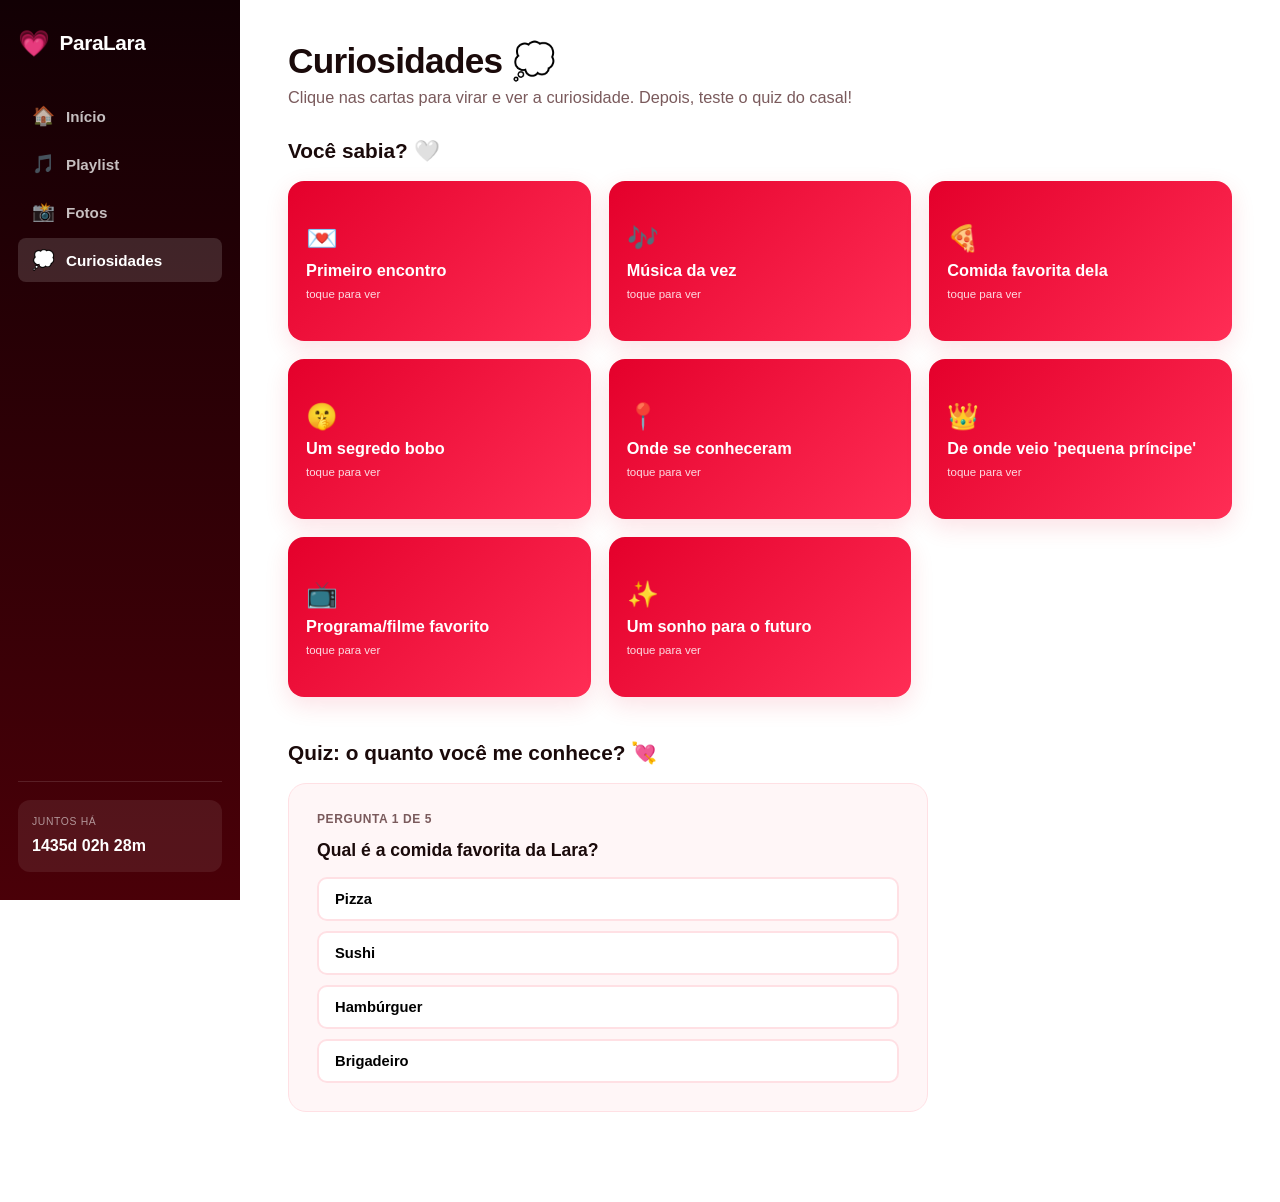
==== curiosidades.html @ 450e98ab "Cria site para Lara: playlist, fotos e curiosidades Site estilo Spotify em vermelho e branco com con" ====
<!DOCTYPE html>
<html lang="pt-BR">
<head>
<meta charset="UTF-8" />
<meta name="viewport" content="width=device-width, initial-scale=1.0" />
<meta name="robots" content="noindex, nofollow" />
<title>Curiosidades 💭</title>
<link rel="icon" href="data:image/svg+xml,<svg xmlns=%22http://www.w3.org/2000/svg%22 viewBox=%220 0 100 100%22><text y=%22.9em%22 font-size=%2290%22>💗</text></svg>" />
<link rel="stylesheet" href="css/style.css" />
</head>
<body>
<div class="app">
  <aside class="sidebar">
    <div class="brand"><span class="logo">💗</span> ParaLara</div>
    <nav class="nav-links">
      <a href="index.html" data-page="index.html"><span class="ic">🏠</span> Início</a>
      <a href="playlist.html" data-page="playlist.html"><span class="ic">🎵</span> Playlist</a>
      <a href="fotos.html" data-page="fotos.html"><span class="ic">📸</span> Fotos</a>
      <a href="curiosidades.html" data-page="curiosidades.html"><span class="ic">💭</span> Curiosidades</a>
    </nav>
    <div class="sidebar-footer">
      <div class="together-counter">
        <div class="label">Juntos há</div>
        <div class="value" id="togetherCompact">--</div>
      </div>
    </div>
  </aside>

  <main class="main">
    <div class="page-header">
      <h1>Curiosidades 💭</h1>
      <p>Clique nas cartas para virar e ver a curiosidade. Depois, teste o quiz do casal!</p>
    </div>

    <h2 class="section-title">Você sabia? 🤍</h2>
    <div class="flip-grid" id="flipGrid">
      <!-- gerado por curiosidades.js -->
    </div>

    <h2 class="section-title">Quiz: o quanto você me conhece? 💘</h2>
    <div class="quiz-box" id="quizBox">
      <div class="quiz-progress" id="quizProgress">Pergunta 1 de 5</div>
      <div id="quizQuestions"></div>
      <div class="quiz-result" id="quizResult">
        <div class="score" id="quizScore">0/5</div>
        <p id="quizMessage"></p>
        <button class="btn btn-primary" id="quizRestart">Jogar de novo</button>
      </div>
    </div>
  </main>
</div>

<nav class="bottom-nav">
  <a href="index.html" data-page="index.html"><span class="ic">🏠</span>Início</a>
  <a href="playlist.html" data-page="playlist.html"><span class="ic">🎵</span>Playlist</a>
  <a href="fotos.html" data-page="fotos.html"><span class="ic">📸</span>Fotos</a>
  <a href="curiosidades.html" data-page="curiosidades.html"><span class="ic">💭</span>Curiosidades</a>
</nav>

<script src="js/main.js"></script>
<script src="js/curiosidades.js"></script>
</body>
</html>
---- css/style.css ----
:root {
  --red: #e4002b;
  --red-bright: #ff2d55;
  --red-deep: #4a0008;
  --black: #120004;
  --white: #ffffff;
  --offwhite: #fff6f7;
  --text: #1a0a0a;
  --text-muted: #7a5a5c;
  --border: #ffe0e4;
  --shadow: 0 8px 24px rgba(228, 0, 43, 0.12);
  --sidebar-w: 240px;
}

* { box-sizing: border-box; }

html, body {
  margin: 0;
  padding: 0;
  height: 100%;
}

body {
  font-family: "Helvetica Neue", Arial, sans-serif;
  background: var(--white);
  color: var(--text);
  min-height: 100vh;
  overflow-x: hidden;
}

a { text-decoration: none; color: inherit; }
ul { list-style: none; margin: 0; padding: 0; }
button { font-family: inherit; cursor: pointer; }

/* ---------- Layout ---------- */
.app {
  display: flex;
  min-height: 100vh;
}

.sidebar {
  width: var(--sidebar-w);
  flex-shrink: 0;
  background: linear-gradient(180deg, var(--black) 0%, var(--red-deep) 100%);
  color: var(--white);
  display: flex;
  flex-direction: column;
  padding: 28px 18px;
  position: sticky;
  top: 0;
  height: 100vh;
}

.brand {
  display: flex;
  align-items: center;
  gap: 10px;
  font-size: 1.3rem;
  font-weight: 800;
  letter-spacing: -0.02em;
  margin-bottom: 36px;
  user-select: none;
}

.brand .logo {
  font-size: 1.6rem;
  cursor: pointer;
  transition: transform 0.15s ease;
  display: inline-block;
}
.brand .logo:active { transform: scale(0.85); }

.nav-links { display: flex; flex-direction: column; gap: 4px; }

.nav-links a {
  display: flex;
  align-items: center;
  gap: 12px;
  padding: 11px 14px;
  border-radius: 8px;
  color: rgba(255,255,255,0.75);
  font-weight: 600;
  font-size: 0.95rem;
  transition: background 0.15s ease, color 0.15s ease;
}

.nav-links a .ic { font-size: 1.15rem; width: 22px; text-align: center; }

.nav-links a:hover { color: var(--white); background: rgba(255,255,255,0.08); }
.nav-links a.active { color: var(--white); background: rgba(255,255,255,0.14); }

.sidebar-footer {
  margin-top: auto;
  padding-top: 18px;
  border-top: 1px solid rgba(255,255,255,0.12);
}

.together-counter {
  background: rgba(255,255,255,0.08);
  border-radius: 12px;
  padding: 14px;
  font-size: 0.78rem;
  line-height: 1.5;
}
.together-counter .label {
  text-transform: uppercase;
  letter-spacing: 0.06em;
  color: rgba(255,255,255,0.55);
  font-size: 0.65rem;
  margin-bottom: 4px;
}
.together-counter .value {
  font-size: 1rem;
  font-weight: 800;
  color: var(--white);
}

.main {
  flex: 1;
  min-width: 0;
  padding: 40px 48px 90px;
  position: relative;
}

.page-header { margin-bottom: 32px; }
.page-header h1 {
  font-size: 2.2rem;
  margin: 0 0 6px;
  font-weight: 800;
  letter-spacing: -0.02em;
}
.page-header p { color: var(--text-muted); margin: 0; font-size: 1.02rem; }

/* ---------- Mobile bottom nav ---------- */
.bottom-nav { display: none; }

@media (max-width: 820px) {
  .sidebar { display: none; }
  .main { padding: 24px 18px 90px; }
  .bottom-nav {
    display: flex;
    position: fixed;
    bottom: 0; left: 0; right: 0;
    background: linear-gradient(180deg, var(--red-deep), var(--black));
    padding: 8px 6px calc(8px + env(safe-area-inset-bottom));
    z-index: 40;
    box-shadow: 0 -6px 20px rgba(0,0,0,0.25);
  }
  .bottom-nav a {
    flex: 1;
    display: flex;
    flex-direction: column;
    align-items: center;
    gap: 2px;
    color: rgba(255,255,255,0.65);
    font-size: 0.65rem;
    font-weight: 700;
    padding: 6px 0;
    border-radius: 8px;
  }
  .bottom-nav a .ic { font-size: 1.25rem; }
  .bottom-nav a.active { color: var(--white); background: rgba(255,255,255,0.12); }
}

/* ---------- Hero (home) ---------- */
.hero {
  background: radial-gradient(120% 140% at 15% 0%, #fff0f2 0%, var(--white) 60%);
  border-radius: 24px;
  padding: 64px 40px;
  text-align: center;
  position: relative;
  overflow: hidden;
  border: 1px solid var(--border);
}

.hero h1 {
  font-size: clamp(2rem, 5vw, 3.4rem);
  margin: 0 0 10px;
  font-weight: 900;
  letter-spacing: -0.03em;
  background: linear-gradient(90deg, var(--red-deep), var(--red-bright));
  -webkit-background-clip: text;
  background-clip: text;
  color: transparent;
}

.hero .subtitle {
  font-size: 1.15rem;
  color: var(--text-muted);
  font-weight: 600;
  margin-bottom: 28px;
}

.together-hero {
  display: inline-flex;
  gap: 22px;
  background: var(--white);
  border: 1px solid var(--border);
  box-shadow: var(--shadow);
  border-radius: 18px;
  padding: 18px 26px;
  margin-bottom: 34px;
  flex-wrap: wrap;
  justify-content: center;
}
.together-hero .unit { text-align: center; min-width: 62px; }
.together-hero .unit .num {
  font-size: 1.7rem;
  font-weight: 900;
  color: var(--red);
  display: block;
  font-variant-numeric: tabular-nums;
}
.together-hero .unit .lbl {
  font-size: 0.68rem;
  text-transform: uppercase;
  letter-spacing: 0.06em;
  color: var(--text-muted);
}

.hero-actions {
  display: flex;
  gap: 14px;
  justify-content: center;
  flex-wrap: wrap;
  margin-bottom: 12px;
}

.btn {
  display: inline-flex;
  align-items: center;
  gap: 8px;
  padding: 13px 24px;
  border-radius: 999px;
  border: none;
  font-weight: 700;
  font-size: 0.95rem;
  transition: transform 0.15s ease, box-shadow 0.15s ease;
}
.btn:hover { transform: translateY(-2px); }
.btn-primary {
  background: linear-gradient(90deg, var(--red), var(--red-bright));
  color: var(--white);
  box-shadow: 0 10px 24px rgba(228,0,43,0.3);
}
.btn-ghost {
  background: var(--white);
  color: var(--red);
  border: 2px solid var(--red);
}

.quick-links {
  display: grid;
  grid-template-columns: repeat(3, 1fr);
  gap: 20px;
  margin-top: 40px;
}
@media (max-width: 700px) { .quick-links { grid-template-columns: 1fr; } }

.quick-card {
  background: var(--white);
  border: 1px solid var(--border);
  border-radius: 18px;
  padding: 26px;
  box-shadow: var(--shadow);
  transition: transform 0.18s ease, box-shadow 0.18s ease;
  display: block;
}
.quick-card:hover { transform: translateY(-4px); box-shadow: 0 16px 34px rgba(228,0,43,0.18); }
.quick-card .qi { font-size: 2rem; margin-bottom: 10px; display: block; }
.quick-card h3 { margin: 0 0 6px; font-size: 1.1rem; }
.quick-card p { margin: 0; color: var(--text-muted); font-size: 0.9rem; }

/* ---------- Playlist ---------- */
.playlist-list {
  display: flex;
  flex-direction: column;
  gap: 14px;
  max-width: 720px;
}

.track-row {
  display: flex;
  align-items: center;
  gap: 14px;
  background: var(--offwhite);
  border: 1px solid var(--border);
  border-left: 4px solid var(--red);
  border-radius: 14px;
  padding: 10px 14px;
  transition: background 0.15s ease, transform 0.15s ease;
}
.track-row:hover { background: #ffecee; transform: translateX(3px); }

.track-num {
  font-weight: 800;
  color: var(--red);
  width: 28px;
  text-align: center;
  font-size: 1rem;
  flex-shrink: 0;
}

.track-row iframe {
  border-radius: 10px;
  flex: 1;
  min-width: 0;
}

/* ---------- Fotos ---------- */
.photo-grid {
  display: grid;
  grid-template-columns: repeat(auto-fill, minmax(220px, 1fr));
  gap: 18px;
}

.photo-card {
  position: relative;
  aspect-ratio: 1 / 1;
  border-radius: 16px;
  overflow: hidden;
  border: 1px solid var(--border);
  box-shadow: var(--shadow);
  cursor: pointer;
  background: var(--offwhite);
}

.photo-card img {
  width: 100%;
  height: 100%;
  object-fit: cover;
  display: block;
  transition: transform 0.3s ease;
}
.photo-card:hover img { transform: scale(1.06); }

.photo-placeholder {
  display: flex;
  flex-direction: column;
  align-items: center;
  justify-content: center;
  gap: 8px;
  width: 100%;
  height: 100%;
  background: linear-gradient(140deg, #ffe3e7, #fff);
  color: var(--red);
  font-weight: 700;
  font-size: 0.85rem;
  text-align: center;
  padding: 10px;
}
.photo-placeholder .ph-icon { font-size: 2.2rem; }

.lightbox {
  position: fixed;
  inset: 0;
  background: rgba(10,0,2,0.88);
  display: none;
  align-items: center;
  justify-content: center;
  z-index: 100;
  padding: 30px;
}
.lightbox.open { display: flex; }
.lightbox img {
  max-width: 90vw;
  max-height: 85vh;
  border-radius: 12px;
  box-shadow: 0 20px 60px rgba(0,0,0,0.5);
}
.lightbox-close, .lightbox-nav {
  position: absolute;
  background: rgba(255,255,255,0.12);
  color: var(--white);
  border: none;
  border-radius: 50%;
  width: 44px;
  height: 44px;
  font-size: 1.3rem;
  display: flex;
  align-items: center;
  justify-content: center;
}
.lightbox-close { top: 20px; right: 20px; }
.lightbox-nav.prev { left: 20px; top: 50%; transform: translateY(-50%); }
.lightbox-nav.next { right: 20px; top: 50%; transform: translateY(-50%); }
.lightbox-nav:hover, .lightbox-close:hover { background: rgba(255,255,255,0.25); }

/* ---------- Curiosidades ---------- */
.section-title {
  font-size: 1.3rem;
  font-weight: 800;
  margin: 44px 0 18px;
}
.section-title:first-of-type { margin-top: 0; }

.flip-grid {
  display: grid;
  grid-template-columns: repeat(auto-fill, minmax(230px, 1fr));
  gap: 18px;
}

.flip-card {
  perspective: 1200px;
  height: 160px;
}
.flip-inner {
  position: relative;
  width: 100%;
  height: 100%;
  transition: transform 0.55s cubic-bezier(.2,.8,.2,1);
  transform-style: preserve-3d;
}
.flip-card.flipped .flip-inner { transform: rotateY(180deg); }

.flip-face {
  position: absolute;
  inset: 0;
  border-radius: 16px;
  padding: 18px;
  display: flex;
  flex-direction: column;
  justify-content: center;
  backface-visibility: hidden;
  box-shadow: var(--shadow);
}
.flip-front {
  background: linear-gradient(135deg, var(--red), var(--red-bright));
  color: var(--white);
}
.flip-front .fi { font-size: 1.6rem; margin-bottom: 8px; }
.flip-front h4 { margin: 0; font-size: 1.02rem; }
.flip-front .tap { font-size: 0.72rem; opacity: 0.85; margin-top: 8px; }

.flip-back {
  background: var(--white);
  border: 2px solid var(--red);
  color: var(--text);
  transform: rotateY(180deg);
  font-size: 0.9rem;
  line-height: 1.4;
}

.quiz-box {
  background: var(--offwhite);
  border: 1px solid var(--border);
  border-radius: 18px;
  padding: 28px;
  max-width: 640px;
}
.quiz-question { display: none; }
.quiz-question.active { display: block; }
.quiz-question h4 { font-size: 1.1rem; margin: 0 0 16px; }
.quiz-options { display: flex; flex-direction: column; gap: 10px; }
.quiz-options button {
  text-align: left;
  padding: 12px 16px;
  border-radius: 10px;
  border: 2px solid var(--border);
  background: var(--white);
  font-weight: 600;
  font-size: 0.92rem;
  transition: border-color 0.15s ease, background 0.15s ease;
}
.quiz-options button:hover { border-color: var(--red); }
.quiz-options button.correct { border-color: #2e7d32; background: #eaf7ea; }
.quiz-options button.wrong { border-color: var(--red); background: #ffecee; }

.quiz-progress {
  font-size: 0.75rem;
  font-weight: 700;
  color: var(--text-muted);
  text-transform: uppercase;
  letter-spacing: 0.05em;
  margin-bottom: 14px;
}

.quiz-result { display: none; text-align: center; }
.quiz-result.active { display: block; }
.quiz-result .score { font-size: 2.4rem; font-weight: 900; color: var(--red); }
.quiz-result p { color: var(--text-muted); }

/* ---------- Carta surpresa ---------- */
.letter-trigger {
  margin-top: 34px;
}

.letter-modal {
  position: fixed;
  inset: 0;
  background: rgba(10,0,2,0.75);
  display: none;
  align-items: center;
  justify-content: center;
  z-index: 100;
  padding: 20px;
}
.letter-modal.open { display: flex; }
.letter-card {
  background: var(--white);
  border-radius: 20px;
  max-width: 480px;
  width: 100%;
  padding: 36px 30px;
  text-align: center;
  box-shadow: 0 24px 60px rgba(0,0,0,0.4);
  position: relative;
  animation: pop .35s ease;
}
@keyframes pop { from { transform: scale(0.85); opacity: 0; } to { transform: scale(1); opacity: 1; } }
.letter-card .stamp { font-size: 2.4rem; margin-bottom: 10px; }
.letter-card h3 { margin: 0 0 14px; color: var(--red); }
.letter-card p { line-height: 1.6; color: var(--text); text-align: left; white-space: pre-line; }
.letter-close {
  position: absolute;
  top: 14px; right: 16px;
  background: none;
  border: none;
  font-size: 1.3rem;
  color: var(--text-muted);
}

/* ---------- Floating hearts bg ---------- */
.hearts-bg {
  position: fixed;
  inset: 0;
  pointer-events: none;
  overflow: hidden;
  z-index: 0;
}
.heart-particle {
  position: absolute;
  bottom: -40px;
  font-size: 1.2rem;
  opacity: 0.55;
  animation: floatUp linear forwards;
  color: var(--red);
}
@keyframes floatUp {
  to { transform: translateY(-110vh) rotate(30deg); opacity: 0; }
}

/* ---------- Toast ---------- */
.toast {
  position: fixed;
  bottom: 26px;
  left: 50%;
  transform: translateX(-50%) translateY(20px);
  background: var(--black);
  color: var(--white);
  padding: 12px 22px;
  border-radius: 999px;
  font-weight: 700;
  font-size: 0.85rem;
  opacity: 0;
  pointer-events: none;
  transition: opacity 0.25s ease, transform 0.25s ease;
  z-index: 200;
  box-shadow: 0 10px 30px rgba(0,0,0,0.3);
}
.toast.show { opacity: 1; transform: translateX(-50%) translateY(0); }

.confetti-heart {
  position: fixed;
  top: -20px;
  font-size: 1.4rem;
  z-index: 150;
  pointer-events: none;
  animation: confettiFall linear forwards;
}
@keyframes confettiFall {
  to { transform: translateY(110vh) rotate(360deg); opacity: 0.2; }
}
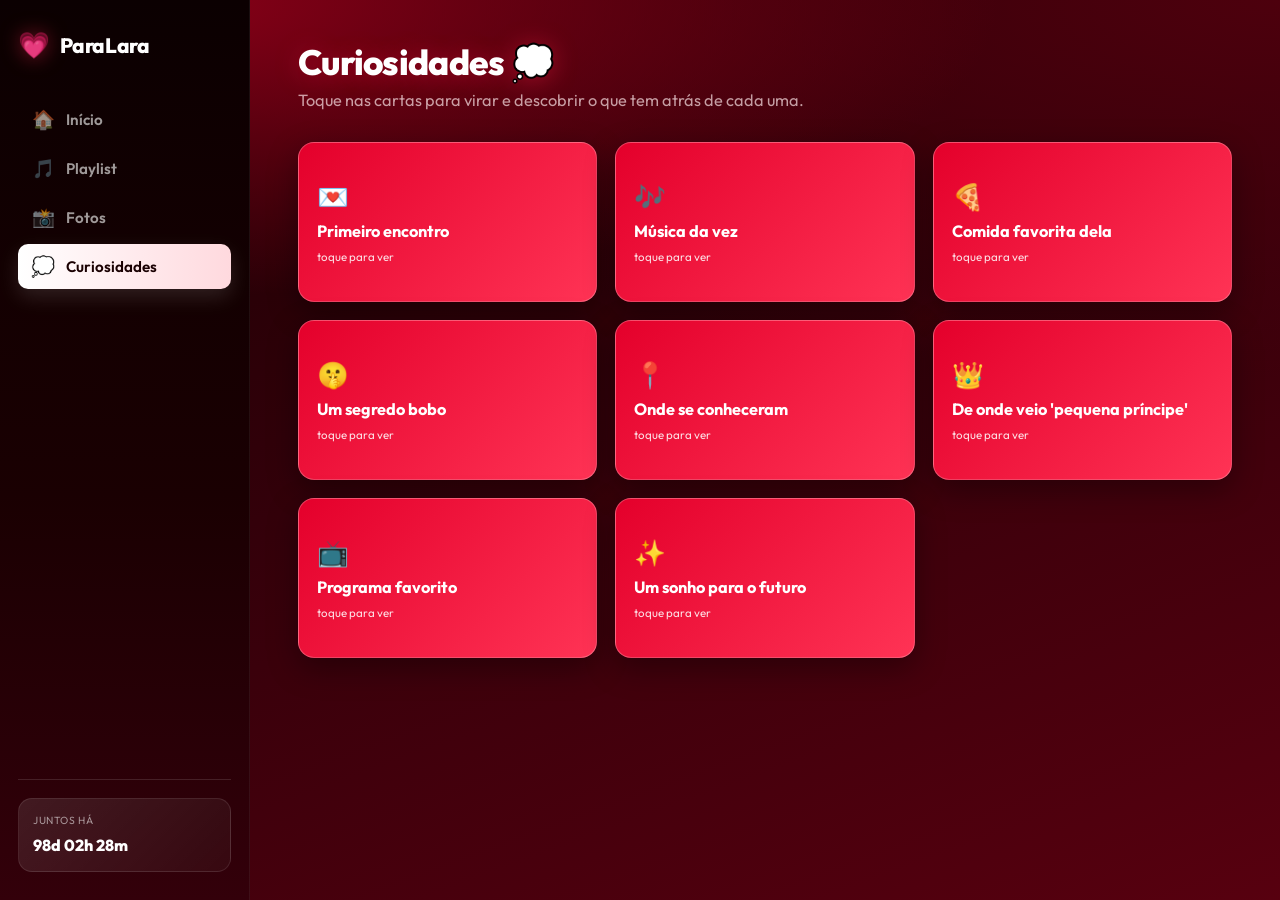
==== commit 5303eb4a: "Player de uma faixa por vez, fotos reais e carta reescrita A playlist agora mostra uma música por ve" ====
--- a/curiosidades.html
+++ b/curiosidades.html
@@ -6,6 +6,9 @@
 <meta name="robots" content="noindex, nofollow" />
 <title>Curiosidades 💭</title>
 <link rel="icon" href="data:image/svg+xml,<svg xmlns=%22http://www.w3.org/2000/svg%22 viewBox=%220 0 100 100%22><text y=%22.9em%22 font-size=%2290%22>💗</text></svg>" />
+<link rel="preconnect" href="https://fonts.googleapis.com" />
+<link rel="preconnect" href="https://fonts.gstatic.com" crossorigin />
+<link href="https://fonts.googleapis.com/css2?family=Outfit:wght@400;500;600;700;800;900&family=Playfair+Display:ital,wght@1,500;1,600&display=swap" rel="stylesheet" />
 <link rel="stylesheet" href="css/style.css" />
 </head>
 <body>
@@ -29,23 +32,11 @@
   <main class="main">
     <div class="page-header">
       <h1>Curiosidades 💭</h1>
-      <p>Clique nas cartas para virar e ver a curiosidade. Depois, teste o quiz do casal!</p>
+      <p>Toque nas cartas para virar e descobrir o que tem atrás de cada uma.</p>
     </div>
 
-    <h2 class="section-title">Você sabia? 🤍</h2>
     <div class="flip-grid" id="flipGrid">
       <!-- gerado por curiosidades.js -->
-    </div>
-
-    <h2 class="section-title">Quiz: o quanto você me conhece? 💘</h2>
-    <div class="quiz-box" id="quizBox">
-      <div class="quiz-progress" id="quizProgress">Pergunta 1 de 5</div>
-      <div id="quizQuestions"></div>
-      <div class="quiz-result" id="quizResult">
-        <div class="score" id="quizScore">0/5</div>
-        <p id="quizMessage"></p>
-        <button class="btn btn-primary" id="quizRestart">Jogar de novo</button>
-      </div>
     </div>
   </main>
 </div>
--- a/css/style.css
+++ b/css/style.css
@@ -1,15 +1,23 @@
 :root {
+  --red-900: #1a0002;
+  --red-800: #33000a;
+  --red-700: #57000f;
+  --red-600: #7d0016;
+  --red-500: #b4001f;
   --red: #e4002b;
-  --red-bright: #ff2d55;
-  --red-deep: #4a0008;
-  --black: #120004;
+  --red-bright: #ff3355;
+  --red-glow: #ff5c7a;
   --white: #ffffff;
-  --offwhite: #fff6f7;
-  --text: #1a0a0a;
-  --text-muted: #7a5a5c;
-  --border: #ffe0e4;
-  --shadow: 0 8px 24px rgba(228, 0, 43, 0.12);
-  --sidebar-w: 240px;
+  --ink: #ffe9ec;
+  --ink-dim: rgba(255, 233, 236, 0.68);
+  --ink-faint: rgba(255, 233, 236, 0.42);
+  --glass: rgba(255, 255, 255, 0.055);
+  --glass-strong: rgba(255, 255, 255, 0.1);
+  --glass-border: rgba(255, 255, 255, 0.14);
+  --shadow: 0 10px 30px rgba(0, 0, 0, 0.35);
+  --glow: 0 0 0 1px rgba(255, 255, 255, 0.06), 0 14px 34px rgba(255, 20, 60, 0.28);
+  --sidebar-w: 250px;
+  --ease: cubic-bezier(0.22, 0.9, 0.32, 1);
 }
 
 * { box-sizing: border-box; }
@@ -21,9 +29,12 @@
 }
 
 body {
-  font-family: "Helvetica Neue", Arial, sans-serif;
-  background: var(--white);
-  color: var(--text);
+  font-family: "Outfit", "Helvetica Neue", Arial, sans-serif;
+  background:
+    radial-gradient(120% 60vh at 12% 0, #8a0018 0%, transparent 55%),
+    radial-gradient(140% 70vh at 100% 0, #4d000d 0%, transparent 60%),
+    linear-gradient(160deg, var(--red-900) 0%, var(--red-800) 45%, var(--red-700) 100%);
+  color: var(--ink);
   min-height: 100vh;
   overflow-x: hidden;
 }
@@ -31,6 +42,12 @@
 a { text-decoration: none; color: inherit; }
 ul { list-style: none; margin: 0; padding: 0; }
 button { font-family: inherit; cursor: pointer; }
+::selection { background: var(--white); color: var(--red-700); }
+
+::-webkit-scrollbar { width: 10px; height: 10px; }
+::-webkit-scrollbar-track { background: transparent; }
+::-webkit-scrollbar-thumb { background: rgba(255,255,255,0.18); border-radius: 10px; }
+::-webkit-scrollbar-thumb:hover { background: rgba(255,255,255,0.3); }
 
 /* ---------- Layout ---------- */
 .app {
@@ -41,7 +58,8 @@
 .sidebar {
   width: var(--sidebar-w);
   flex-shrink: 0;
-  background: linear-gradient(180deg, var(--black) 0%, var(--red-deep) 100%);
+  background: linear-gradient(180deg, #0b0001 0%, var(--red-900) 55%, var(--red-800) 100%);
+  border-right: 1px solid rgba(255,255,255,0.06);
   color: var(--white);
   display: flex;
   flex-direction: column;
@@ -65,9 +83,11 @@
 .brand .logo {
   font-size: 1.6rem;
   cursor: pointer;
-  transition: transform 0.15s ease;
+  transition: transform 0.2s var(--ease);
   display: inline-block;
-}
+  filter: drop-shadow(0 0 10px rgba(255, 40, 80, 0.55));
+}
+.brand .logo:hover { transform: scale(1.15) rotate(-6deg); }
 .brand .logo:active { transform: scale(0.85); }
 
 .nav-links { display: flex; flex-direction: column; gap: 4px; }
@@ -77,17 +97,24 @@
   align-items: center;
   gap: 12px;
   padding: 11px 14px;
-  border-radius: 8px;
-  color: rgba(255,255,255,0.75);
+  border-radius: 10px;
+  color: rgba(255,255,255,0.6);
   font-weight: 600;
   font-size: 0.95rem;
-  transition: background 0.15s ease, color 0.15s ease;
-}
-
-.nav-links a .ic { font-size: 1.15rem; width: 22px; text-align: center; }
-
-.nav-links a:hover { color: var(--white); background: rgba(255,255,255,0.08); }
-.nav-links a.active { color: var(--white); background: rgba(255,255,255,0.14); }
+  position: relative;
+  transition: background 0.2s var(--ease), color 0.2s var(--ease), padding-left 0.2s var(--ease);
+}
+
+.nav-links a .ic { font-size: 1.15rem; width: 22px; text-align: center; transition: transform 0.2s var(--ease); }
+
+.nav-links a:hover { color: var(--white); background: rgba(255,255,255,0.06); padding-left: 18px; }
+.nav-links a:hover .ic { transform: scale(1.15); }
+.nav-links a.active {
+  color: var(--red-900);
+  background: linear-gradient(90deg, var(--white), #ffd9de);
+  box-shadow: 0 8px 20px rgba(255, 255, 255, 0.12);
+}
+.nav-links a.active .ic { transform: scale(1.05); }
 
 .sidebar-footer {
   margin-top: auto;
@@ -96,8 +123,9 @@
 }
 
 .together-counter {
-  background: rgba(255,255,255,0.08);
-  border-radius: 12px;
+  background: linear-gradient(135deg, rgba(255,255,255,0.1), rgba(255,255,255,0.03));
+  border: 1px solid rgba(255,255,255,0.1);
+  border-radius: 14px;
   padding: 14px;
   font-size: 0.78rem;
   line-height: 1.5;
@@ -128,8 +156,16 @@
   margin: 0 0 6px;
   font-weight: 800;
   letter-spacing: -0.02em;
-}
-.page-header p { color: var(--text-muted); margin: 0; font-size: 1.02rem; }
+  color: var(--white);
+  text-shadow: 0 2px 24px rgba(255, 30, 70, 0.4);
+}
+.page-header p { color: var(--ink-dim); margin: 0; font-size: 1.02rem; }
+.page-header code {
+  background: rgba(255,255,255,0.12);
+  padding: 2px 7px;
+  border-radius: 6px;
+  font-size: 0.85em;
+}
 
 /* ---------- Mobile bottom nav ---------- */
 .bottom-nav { display: none; }
@@ -141,10 +177,11 @@
     display: flex;
     position: fixed;
     bottom: 0; left: 0; right: 0;
-    background: linear-gradient(180deg, var(--red-deep), var(--black));
+    background: linear-gradient(180deg, var(--red-800), #0b0001);
     padding: 8px 6px calc(8px + env(safe-area-inset-bottom));
     z-index: 40;
-    box-shadow: 0 -6px 20px rgba(0,0,0,0.25);
+    box-shadow: 0 -6px 24px rgba(0,0,0,0.4);
+    border-top: 1px solid rgba(255,255,255,0.08);
   }
   .bottom-nav a {
     flex: 1;
@@ -152,25 +189,37 @@
     flex-direction: column;
     align-items: center;
     gap: 2px;
-    color: rgba(255,255,255,0.65);
+    color: rgba(255,255,255,0.6);
     font-size: 0.65rem;
     font-weight: 700;
     padding: 6px 0;
-    border-radius: 8px;
+    border-radius: 10px;
+    transition: all 0.2s var(--ease);
   }
-  .bottom-nav a .ic { font-size: 1.25rem; }
-  .bottom-nav a.active { color: var(--white); background: rgba(255,255,255,0.12); }
+  .bottom-nav a .ic { font-size: 1.25rem; transition: transform 0.2s var(--ease); }
+  .bottom-nav a.active { color: var(--red-900); background: linear-gradient(180deg, var(--white), #ffd9de); }
+  .bottom-nav a.active .ic { transform: translateY(-2px); }
 }
 
 /* ---------- Hero (home) ---------- */
 .hero {
-  background: radial-gradient(120% 140% at 15% 0%, #fff0f2 0%, var(--white) 60%);
-  border-radius: 24px;
+  background: linear-gradient(160deg, rgba(255,255,255,0.09), rgba(255,255,255,0.02));
+  border-radius: 28px;
   padding: 64px 40px;
   text-align: center;
   position: relative;
   overflow: hidden;
-  border: 1px solid var(--border);
+  border: 1px solid var(--glass-border);
+  box-shadow: var(--shadow);
+}
+.hero::before {
+  content: "";
+  position: absolute;
+  inset: -40% -10% auto -10%;
+  height: 260px;
+  background: radial-gradient(closest-side, rgba(255,60,90,0.55), transparent 70%);
+  filter: blur(10px);
+  pointer-events: none;
 }
 
 .hero h1 {
@@ -178,44 +227,46 @@
   margin: 0 0 10px;
   font-weight: 900;
   letter-spacing: -0.03em;
-  background: linear-gradient(90deg, var(--red-deep), var(--red-bright));
-  -webkit-background-clip: text;
-  background-clip: text;
-  color: transparent;
+  color: var(--white);
+  text-shadow: 0 4px 40px rgba(255, 40, 80, 0.55);
+  position: relative;
 }
 
 .hero .subtitle {
   font-size: 1.15rem;
-  color: var(--text-muted);
+  color: var(--ink-dim);
   font-weight: 600;
   margin-bottom: 28px;
+  position: relative;
 }
 
 .together-hero {
   display: inline-flex;
   gap: 22px;
-  background: var(--white);
-  border: 1px solid var(--border);
-  box-shadow: var(--shadow);
+  background: linear-gradient(135deg, rgba(255,255,255,0.12), rgba(255,255,255,0.04));
+  border: 1px solid var(--glass-border);
+  box-shadow: var(--glow);
   border-radius: 18px;
   padding: 18px 26px;
   margin-bottom: 34px;
   flex-wrap: wrap;
   justify-content: center;
+  position: relative;
 }
 .together-hero .unit { text-align: center; min-width: 62px; }
 .together-hero .unit .num {
   font-size: 1.7rem;
   font-weight: 900;
-  color: var(--red);
+  color: var(--white);
   display: block;
   font-variant-numeric: tabular-nums;
+  text-shadow: 0 0 18px rgba(255, 60, 90, 0.7);
 }
 .together-hero .unit .lbl {
   font-size: 0.68rem;
   text-transform: uppercase;
   letter-spacing: 0.06em;
-  color: var(--text-muted);
+  color: var(--ink-faint);
 }
 
 .hero-actions {
@@ -224,115 +275,240 @@
   justify-content: center;
   flex-wrap: wrap;
   margin-bottom: 12px;
+  position: relative;
 }
 
 .btn {
   display: inline-flex;
   align-items: center;
   gap: 8px;
-  padding: 13px 24px;
+  padding: 13px 26px;
   border-radius: 999px;
   border: none;
   font-weight: 700;
   font-size: 0.95rem;
-  transition: transform 0.15s ease, box-shadow 0.15s ease;
-}
-.btn:hover { transform: translateY(-2px); }
+  transition: transform 0.25s var(--ease), box-shadow 0.25s var(--ease), background 0.25s var(--ease);
+  position: relative;
+  overflow: hidden;
+}
+.btn:hover { transform: translateY(-3px) scale(1.02); }
+.btn:active { transform: translateY(-1px) scale(0.98); }
 .btn-primary {
-  background: linear-gradient(90deg, var(--red), var(--red-bright));
-  color: var(--white);
-  box-shadow: 0 10px 24px rgba(228,0,43,0.3);
-}
+  background: linear-gradient(90deg, var(--white), #ffe3e7);
+  color: var(--red-700);
+  box-shadow: 0 12px 28px rgba(0,0,0,0.35), 0 0 0 1px rgba(255,255,255,0.4) inset;
+}
+.btn-primary:hover { box-shadow: 0 16px 36px rgba(0,0,0,0.4), 0 0 24px rgba(255,255,255,0.4); }
 .btn-ghost {
-  background: var(--white);
-  color: var(--red);
-  border: 2px solid var(--red);
-}
+  background: rgba(255,255,255,0.06);
+  color: var(--white);
+  border: 2px solid rgba(255,255,255,0.5);
+}
+.btn-ghost:hover { background: rgba(255,255,255,0.14); border-color: var(--white); }
 
 .quick-links {
   display: grid;
   grid-template-columns: repeat(3, 1fr);
   gap: 20px;
   margin-top: 40px;
+  position: relative;
 }
 @media (max-width: 700px) { .quick-links { grid-template-columns: 1fr; } }
 
 .quick-card {
-  background: var(--white);
-  border: 1px solid var(--border);
+  background: linear-gradient(150deg, var(--glass-strong), var(--glass));
+  border: 1px solid var(--glass-border);
   border-radius: 18px;
   padding: 26px;
   box-shadow: var(--shadow);
-  transition: transform 0.18s ease, box-shadow 0.18s ease;
+  transition: transform 0.25s var(--ease), box-shadow 0.25s var(--ease), border-color 0.25s var(--ease);
   display: block;
-}
-.quick-card:hover { transform: translateY(-4px); box-shadow: 0 16px 34px rgba(228,0,43,0.18); }
+  text-align: left;
+}
+.quick-card:hover {
+  transform: translateY(-6px);
+  box-shadow: 0 20px 40px rgba(0,0,0,0.4), 0 0 24px rgba(255,60,90,0.3);
+  border-color: rgba(255,255,255,0.35);
+}
 .quick-card .qi { font-size: 2rem; margin-bottom: 10px; display: block; }
-.quick-card h3 { margin: 0 0 6px; font-size: 1.1rem; }
-.quick-card p { margin: 0; color: var(--text-muted); font-size: 0.9rem; }
+.quick-card h3 { margin: 0 0 6px; font-size: 1.1rem; color: var(--white); }
+.quick-card p { margin: 0; color: var(--ink-dim); font-size: 0.9rem; }
 
 /* ---------- Playlist ---------- */
-.playlist-list {
-  display: flex;
-  flex-direction: column;
-  gap: 14px;
-  max-width: 720px;
-}
-
-.track-row {
-  display: flex;
-  align-items: center;
-  gap: 14px;
-  background: var(--offwhite);
-  border: 1px solid var(--border);
-  border-left: 4px solid var(--red);
+.playlist-hero {
+  display: flex;
+  align-items: center;
+  gap: 30px;
+  background: linear-gradient(135deg, rgba(255,255,255,0.1), rgba(255,255,255,0.02));
+  border: 1px solid var(--glass-border);
+  border-radius: 26px;
+  padding: 34px;
+  margin-bottom: 32px;
+  box-shadow: var(--shadow);
+  flex-wrap: wrap;
+}
+
+.vinyl {
+  width: 132px;
+  height: 132px;
+  border-radius: 50%;
+  flex-shrink: 0;
+  background:
+    radial-gradient(circle at center, var(--red-900) 0 8%, transparent 8.5%),
+    repeating-radial-gradient(circle at center, #0b0001 0, #0b0001 2px, #2a0007 3px, #2a0007 4px);
+  box-shadow: 0 10px 30px rgba(0,0,0,0.5), 0 0 0 6px rgba(255,255,255,0.05);
+  position: relative;
+  animation: spin 6s linear infinite;
+  animation-play-state: paused;
+}
+.playlist-hero.playing .vinyl { animation-play-state: running; }
+.vinyl::after {
+  content: "💗";
+  position: absolute;
+  inset: 0;
+  display: flex;
+  align-items: center;
+  justify-content: center;
+  font-size: 1.4rem;
+}
+@keyframes spin { to { transform: rotate(360deg); } }
+
+.playlist-hero-info h1 { margin: 0 0 6px; }
+.playlist-hero-info p { margin: 0; color: var(--ink-dim); }
+/* ---------- Player (uma música por vez) ---------- */
+.player-stage {
+  max-width: 640px;
+  margin: 0 auto;
+}
+
+.player-counter {
+  text-align: center;
+  font-size: 0.72rem;
+  font-weight: 700;
+  letter-spacing: 0.18em;
+  text-transform: uppercase;
+  color: var(--ink-faint);
+  margin-bottom: 16px;
+}
+
+.player-card {
+  background: linear-gradient(160deg, rgba(255,255,255,0.13), rgba(255,255,255,0.03));
+  border: 1px solid var(--glass-border);
+  border-radius: 28px;
+  padding: 34px 30px;
+  box-shadow: 0 24px 50px rgba(0,0,0,0.45), 0 0 40px rgba(255,60,90,0.14);
+  opacity: 0;
+  transform: translateY(10px) scale(0.99);
+  transition: opacity 0.35s var(--ease), transform 0.35s var(--ease);
+}
+.player-card.is-visible { opacity: 1; transform: none; }
+
+.player-phrase {
+  font-family: "Playfair Display", Georgia, serif;
+  font-style: italic;
+  font-size: clamp(1.15rem, 2.4vw, 1.5rem);
+  line-height: 1.5;
+  text-align: center;
+  color: var(--white);
+  margin: 0 0 26px;
+  text-shadow: 0 2px 20px rgba(255,40,80,0.35);
+}
+
+.player-embed iframe {
+  display: block;
+  width: 100%;
+  border: none;
   border-radius: 14px;
-  padding: 10px 14px;
-  transition: background 0.15s ease, transform 0.15s ease;
-}
-.track-row:hover { background: #ffecee; transform: translateX(3px); }
-
-.track-num {
-  font-weight: 800;
-  color: var(--red);
-  width: 28px;
-  text-align: center;
-  font-size: 1rem;
+}
+
+.player-nav {
+  display: flex;
+  align-items: center;
+  justify-content: center;
+  gap: 20px;
+  margin-top: 26px;
+}
+
+.player-arrow {
+  width: 52px;
+  height: 52px;
+  border-radius: 50%;
+  border: 1px solid rgba(255,255,255,0.25);
+  background: rgba(255,255,255,0.08);
+  color: var(--white);
+  font-size: 1.7rem;
+  line-height: 1;
+  display: flex;
+  align-items: center;
+  justify-content: center;
   flex-shrink: 0;
-}
-
-.track-row iframe {
-  border-radius: 10px;
-  flex: 1;
-  min-width: 0;
+  transition: background 0.22s var(--ease), color 0.22s var(--ease), transform 0.22s var(--ease), box-shadow 0.22s var(--ease);
+}
+.player-arrow:hover {
+  background: linear-gradient(135deg, var(--white), #ffd9de);
+  color: var(--red-700);
+  transform: scale(1.08);
+  box-shadow: 0 10px 26px rgba(0,0,0,0.35);
+}
+.player-arrow:active { transform: scale(0.94); }
+
+.player-dots {
+  display: flex;
+  gap: 8px;
+  flex-wrap: wrap;
+  justify-content: center;
+}
+.player-dot {
+  width: 9px;
+  height: 9px;
+  padding: 0;
+  border-radius: 50%;
+  border: none;
+  background: rgba(255,255,255,0.28);
+  transition: background 0.22s var(--ease), transform 0.22s var(--ease), width 0.22s var(--ease);
+}
+.player-dot:hover { background: rgba(255,255,255,0.6); transform: scale(1.25); }
+.player-dot.active {
+  background: var(--white);
+  width: 24px;
+  border-radius: 999px;
+  box-shadow: 0 0 12px rgba(255,255,255,0.6);
+}
+
+@media (max-width: 560px) {
+  .player-card { padding: 26px 18px; border-radius: 22px; }
+  .player-nav { gap: 12px; }
+  .player-arrow { width: 46px; height: 46px; }
 }
 
 /* ---------- Fotos ---------- */
 .photo-grid {
-  display: grid;
-  grid-template-columns: repeat(auto-fill, minmax(220px, 1fr));
-  gap: 18px;
+  columns: 3 250px;
+  column-gap: 18px;
+  max-width: 1100px;
 }
 
 .photo-card {
   position: relative;
-  aspect-ratio: 1 / 1;
-  border-radius: 16px;
+  break-inside: avoid;
+  margin-bottom: 18px;
+  border-radius: 18px;
   overflow: hidden;
-  border: 1px solid var(--border);
+  border: 1px solid var(--glass-border);
   box-shadow: var(--shadow);
   cursor: pointer;
-  background: var(--offwhite);
-}
+  background: var(--glass);
+  transition: transform 0.25s var(--ease), box-shadow 0.25s var(--ease);
+}
+.photo-card:hover { transform: translateY(-4px); box-shadow: 0 18px 36px rgba(0,0,0,0.4), 0 0 20px rgba(255,60,90,0.25); }
 
 .photo-card img {
   width: 100%;
-  height: 100%;
-  object-fit: cover;
+  height: auto;
   display: block;
-  transition: transform 0.3s ease;
-}
-.photo-card:hover img { transform: scale(1.06); }
+  transition: transform 0.4s var(--ease);
+}
+.photo-card:hover img { transform: scale(1.05); }
 
 .photo-placeholder {
   display: flex;
@@ -341,9 +517,9 @@
   justify-content: center;
   gap: 8px;
   width: 100%;
-  height: 100%;
-  background: linear-gradient(140deg, #ffe3e7, #fff);
-  color: var(--red);
+  min-height: 240px;
+  background: linear-gradient(150deg, var(--red-600), var(--red-900));
+  color: var(--white);
   font-weight: 700;
   font-size: 0.85rem;
   text-align: center;
@@ -351,10 +527,31 @@
 }
 .photo-placeholder .ph-icon { font-size: 2.2rem; }
 
+.photo-caption {
+  position: absolute;
+  left: 0;
+  right: 0;
+  bottom: 0;
+  padding: 26px 14px 12px;
+  font-size: 0.85rem;
+  font-weight: 700;
+  color: var(--white);
+  background: linear-gradient(to top, rgba(26,0,2,0.9), transparent);
+  opacity: 0;
+  transform: translateY(6px);
+  transition: opacity 0.25s var(--ease), transform 0.25s var(--ease);
+  pointer-events: none;
+}
+.photo-card:hover .photo-caption { opacity: 1; transform: none; }
+
+@media (hover: none) {
+  .photo-caption { opacity: 1; transform: none; }
+}
+
 .lightbox {
   position: fixed;
   inset: 0;
-  background: rgba(10,0,2,0.88);
+  background: rgba(5,0,1,0.92);
   display: none;
   align-items: center;
   justify-content: center;
@@ -362,11 +559,24 @@
   padding: 30px;
 }
 .lightbox.open { display: flex; }
+.lightbox-figure {
+  margin: 0;
+  display: flex;
+  flex-direction: column;
+  align-items: center;
+  gap: 14px;
+}
 .lightbox img {
-  max-width: 90vw;
-  max-height: 85vh;
-  border-radius: 12px;
-  box-shadow: 0 20px 60px rgba(0,0,0,0.5);
+  max-width: 88vw;
+  max-height: 78vh;
+  border-radius: 14px;
+  box-shadow: 0 20px 60px rgba(0,0,0,0.6);
+}
+.lightbox figcaption {
+  font-family: "Playfair Display", Georgia, serif;
+  font-style: italic;
+  font-size: 1.05rem;
+  color: var(--ink);
 }
 .lightbox-close, .lightbox-nav {
   position: absolute;
@@ -380,20 +590,15 @@
   display: flex;
   align-items: center;
   justify-content: center;
+  transition: background 0.2s var(--ease), transform 0.2s var(--ease);
 }
 .lightbox-close { top: 20px; right: 20px; }
 .lightbox-nav.prev { left: 20px; top: 50%; transform: translateY(-50%); }
 .lightbox-nav.next { right: 20px; top: 50%; transform: translateY(-50%); }
-.lightbox-nav:hover, .lightbox-close:hover { background: rgba(255,255,255,0.25); }
+.lightbox-nav:hover, .lightbox-close:hover { background: rgba(255,255,255,0.25); transform: scale(1.08) translateY(-50%); }
+.lightbox-close:hover { transform: scale(1.08); }
 
 /* ---------- Curiosidades ---------- */
-.section-title {
-  font-size: 1.3rem;
-  font-weight: 800;
-  margin: 44px 0 18px;
-}
-.section-title:first-of-type { margin-top: 0; }
-
 .flip-grid {
   display: grid;
   grid-template-columns: repeat(auto-fill, minmax(230px, 1fr));
@@ -408,9 +613,10 @@
   position: relative;
   width: 100%;
   height: 100%;
-  transition: transform 0.55s cubic-bezier(.2,.8,.2,1);
+  transition: transform 0.6s var(--ease);
   transform-style: preserve-3d;
 }
+.flip-card:hover .flip-inner { transform: translateY(-3px) rotateY(0deg); }
 .flip-card.flipped .flip-inner { transform: rotateY(180deg); }
 
 .flip-face {
@@ -427,68 +633,26 @@
 .flip-front {
   background: linear-gradient(135deg, var(--red), var(--red-bright));
   color: var(--white);
+  border: 1px solid rgba(255,255,255,0.25);
 }
 .flip-front .fi { font-size: 1.6rem; margin-bottom: 8px; }
 .flip-front h4 { margin: 0; font-size: 1.02rem; }
 .flip-front .tap { font-size: 0.72rem; opacity: 0.85; margin-top: 8px; }
 
 .flip-back {
-  background: var(--white);
-  border: 2px solid var(--red);
-  color: var(--text);
+  background: linear-gradient(150deg, var(--red-800), var(--red-900));
+  border: 1px solid var(--glass-border);
+  color: var(--ink);
   transform: rotateY(180deg);
   font-size: 0.9rem;
   line-height: 1.4;
 }
 
-.quiz-box {
-  background: var(--offwhite);
-  border: 1px solid var(--border);
-  border-radius: 18px;
-  padding: 28px;
-  max-width: 640px;
-}
-.quiz-question { display: none; }
-.quiz-question.active { display: block; }
-.quiz-question h4 { font-size: 1.1rem; margin: 0 0 16px; }
-.quiz-options { display: flex; flex-direction: column; gap: 10px; }
-.quiz-options button {
-  text-align: left;
-  padding: 12px 16px;
-  border-radius: 10px;
-  border: 2px solid var(--border);
-  background: var(--white);
-  font-weight: 600;
-  font-size: 0.92rem;
-  transition: border-color 0.15s ease, background 0.15s ease;
-}
-.quiz-options button:hover { border-color: var(--red); }
-.quiz-options button.correct { border-color: #2e7d32; background: #eaf7ea; }
-.quiz-options button.wrong { border-color: var(--red); background: #ffecee; }
-
-.quiz-progress {
-  font-size: 0.75rem;
-  font-weight: 700;
-  color: var(--text-muted);
-  text-transform: uppercase;
-  letter-spacing: 0.05em;
-  margin-bottom: 14px;
-}
-
-.quiz-result { display: none; text-align: center; }
-.quiz-result.active { display: block; }
-.quiz-result .score { font-size: 2.4rem; font-weight: 900; color: var(--red); }
-.quiz-result p { color: var(--text-muted); }
-
 /* ---------- Carta surpresa ---------- */
-.letter-trigger {
-  margin-top: 34px;
-}
-
 .letter-modal {
   position: fixed;
   inset: 0;
-  background: rgba(10,0,2,0.75);
+  background: rgba(5,0,1,0.8);
   display: none;
   align-items: center;
   justify-content: center;
@@ -497,28 +661,49 @@
 }
 .letter-modal.open { display: flex; }
 .letter-card {
-  background: var(--white);
-  border-radius: 20px;
-  max-width: 480px;
+  background: linear-gradient(160deg, var(--red-800), var(--red-900));
+  border: 1px solid var(--glass-border);
+  border-radius: 22px;
+  max-width: 560px;
   width: 100%;
-  padding: 36px 30px;
+  max-height: 85vh;
+  overflow-y: auto;
+  padding: 40px 34px;
   text-align: center;
-  box-shadow: 0 24px 60px rgba(0,0,0,0.4);
-  position: relative;
-  animation: pop .35s ease;
+  box-shadow: 0 30px 70px rgba(0,0,0,0.55);
+  position: relative;
+  animation: pop .4s var(--ease);
 }
 @keyframes pop { from { transform: scale(0.85); opacity: 0; } to { transform: scale(1); opacity: 1; } }
 .letter-card .stamp { font-size: 2.4rem; margin-bottom: 10px; }
-.letter-card h3 { margin: 0 0 14px; color: var(--red); }
-.letter-card p { line-height: 1.6; color: var(--text); text-align: left; white-space: pre-line; }
+.letter-card h3 { margin: 0 0 18px; color: var(--white); font-size: 1.4rem; }
+.letter-card p {
+  line-height: 1.75;
+  color: var(--ink);
+  text-align: left;
+  white-space: pre-line;
+  font-size: 0.98rem;
+}
+.letter-card p em { color: #ffc9d1; font-style: italic; }
+.letter-card .sign {
+  text-align: right;
+  margin-top: 22px;
+  font-weight: 700;
+  color: var(--white);
+}
 .letter-close {
   position: absolute;
   top: 14px; right: 16px;
-  background: none;
+  background: rgba(255,255,255,0.1);
   border: none;
-  font-size: 1.3rem;
-  color: var(--text-muted);
-}
+  border-radius: 50%;
+  width: 34px;
+  height: 34px;
+  font-size: 1.1rem;
+  color: var(--white);
+  transition: background 0.2s var(--ease);
+}
+.letter-close:hover { background: rgba(255,255,255,0.22); }
 
 /* ---------- Floating hearts bg ---------- */
 .hearts-bg {
@@ -532,9 +717,8 @@
   position: absolute;
   bottom: -40px;
   font-size: 1.2rem;
-  opacity: 0.55;
+  opacity: 0.5;
   animation: floatUp linear forwards;
-  color: var(--red);
 }
 @keyframes floatUp {
   to { transform: translateY(-110vh) rotate(30deg); opacity: 0; }
@@ -546,17 +730,17 @@
   bottom: 26px;
   left: 50%;
   transform: translateX(-50%) translateY(20px);
-  background: var(--black);
-  color: var(--white);
+  background: linear-gradient(135deg, var(--white), #ffd9de);
+  color: var(--red-700);
   padding: 12px 22px;
   border-radius: 999px;
   font-weight: 700;
   font-size: 0.85rem;
   opacity: 0;
   pointer-events: none;
-  transition: opacity 0.25s ease, transform 0.25s ease;
+  transition: opacity 0.25s var(--ease), transform 0.25s var(--ease);
   z-index: 200;
-  box-shadow: 0 10px 30px rgba(0,0,0,0.3);
+  box-shadow: 0 10px 30px rgba(0,0,0,0.4);
 }
 .toast.show { opacity: 1; transform: translateX(-50%) translateY(0); }
 
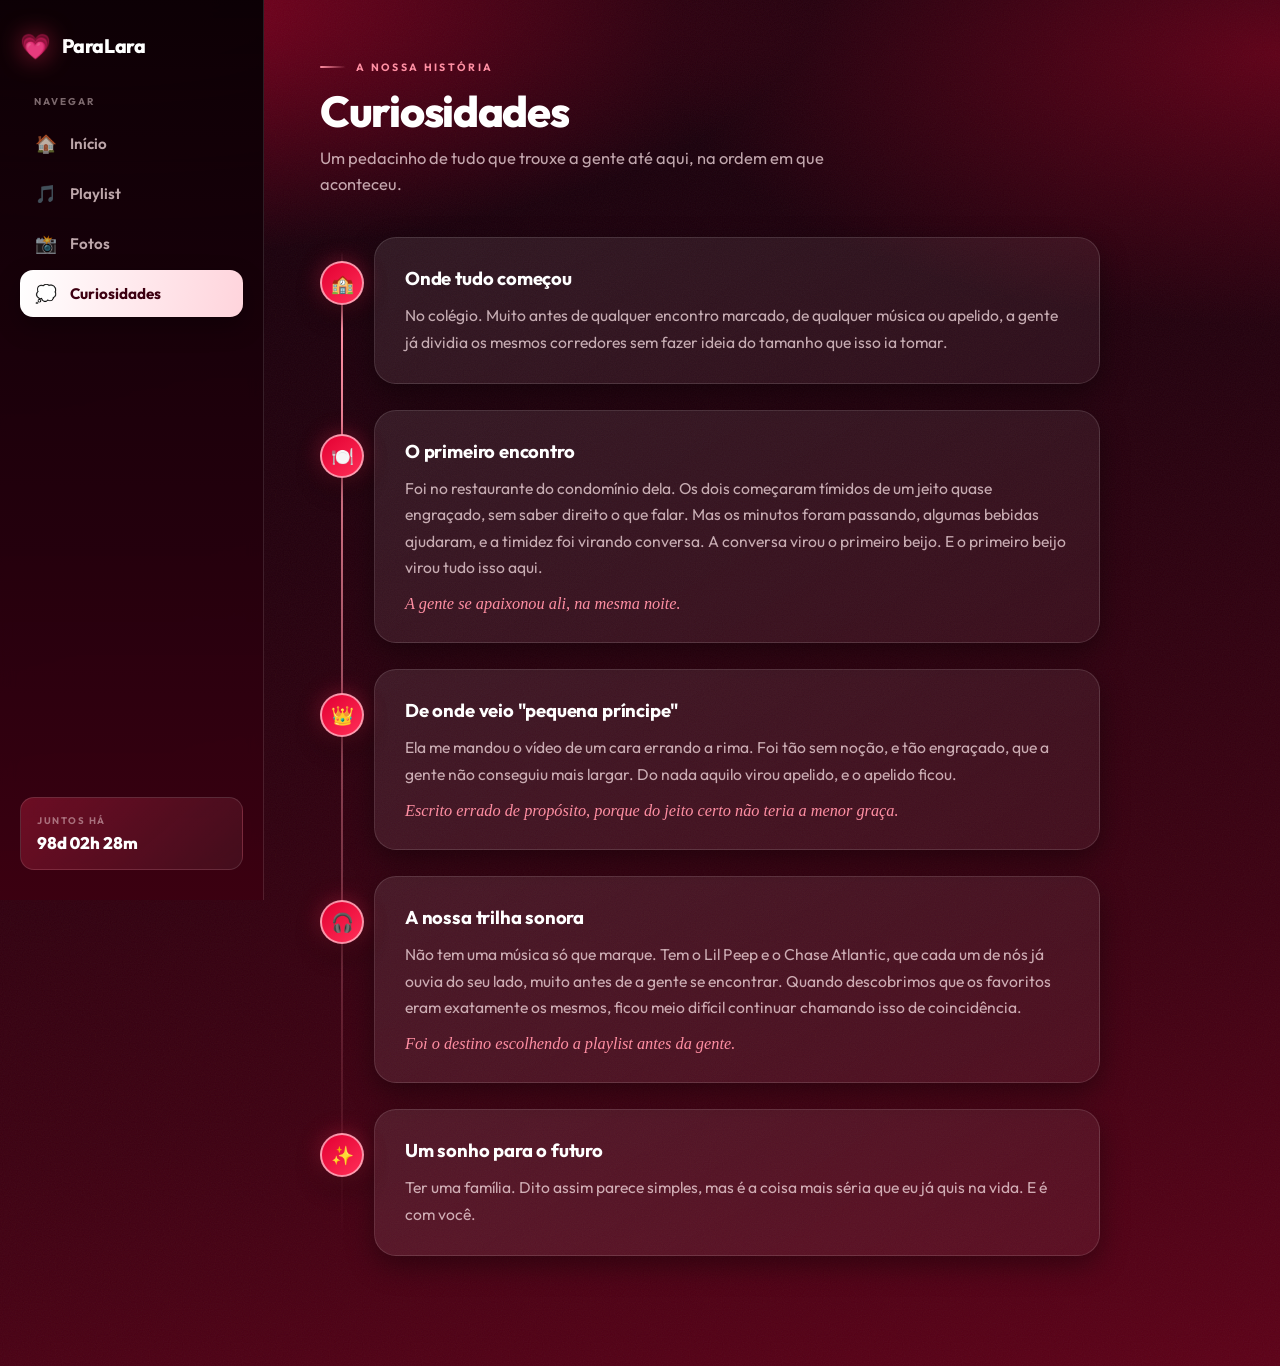
==== commit 0f0da066: "Reconstrói o design e troca curiosidades por linha do tempo Novo sistema visual: paleta de vermelhos" ====
--- a/curiosidades.html
+++ b/curiosidades.html
@@ -15,6 +15,7 @@
 <div class="app">
   <aside class="sidebar">
     <div class="brand"><span class="logo">💗</span> ParaLara</div>
+    <p class="nav-label">Navegar</p>
     <nav class="nav-links">
       <a href="index.html" data-page="index.html"><span class="ic">🏠</span> Início</a>
       <a href="playlist.html" data-page="playlist.html"><span class="ic">🎵</span> Playlist</a>
@@ -30,13 +31,14 @@
   </aside>
 
   <main class="main">
-    <div class="page-header">
-      <h1>Curiosidades 💭</h1>
-      <p>Toque nas cartas para virar e descobrir o que tem atrás de cada uma.</p>
-    </div>
+    <header class="page-header">
+      <span class="eyebrow">A nossa história</span>
+      <h1>Curiosidades</h1>
+      <p>Um pedacinho de tudo que trouxe a gente até aqui, na ordem em que aconteceu.</p>
+    </header>
 
-    <div class="flip-grid" id="flipGrid">
-      <!-- gerado por curiosidades.js -->
+    <div class="timeline" id="timeline">
+      <!-- gerado por js/curiosidades.js -->
     </div>
   </main>
 </div>
--- a/css/style.css
+++ b/css/style.css
@@ -1,69 +1,86 @@
+/* ==========================================================
+   ParaLara — sistema visual
+   Vermelho dominante, branco como destaque.
+   ========================================================== */
+
 :root {
-  --red-900: #1a0002;
-  --red-800: #33000a;
-  --red-700: #57000f;
-  --red-600: #7d0016;
-  --red-500: #b4001f;
-  --red: #e4002b;
-  --red-bright: #ff3355;
-  --red-glow: #ff5c7a;
+  /* vermelhos */
+  --red-950: #12000a;
+  --red-900: #24000d;
+  --red-800: #3d0011;
+  --red-700: #5c0017;
+  --red-600: #8a001f;
+  --red-500: #b80028;
+  --red-400: #e30032;
+  --red-300: #ff2e57;
+  --rose: #ff8fa3;
+
+  /* neutros */
   --white: #ffffff;
-  --ink: #ffe9ec;
-  --ink-dim: rgba(255, 233, 236, 0.68);
-  --ink-faint: rgba(255, 233, 236, 0.42);
-  --glass: rgba(255, 255, 255, 0.055);
-  --glass-strong: rgba(255, 255, 255, 0.1);
-  --glass-border: rgba(255, 255, 255, 0.14);
-  --shadow: 0 10px 30px rgba(0, 0, 0, 0.35);
-  --glow: 0 0 0 1px rgba(255, 255, 255, 0.06), 0 14px 34px rgba(255, 20, 60, 0.28);
-  --sidebar-w: 250px;
+  --ink: #ffe6ea;
+  --ink-dim: rgba(255, 230, 234, 0.72);
+  --ink-faint: rgba(255, 230, 234, 0.45);
+
+  /* superfícies */
+  --surface-1: rgba(255, 255, 255, 0.05);
+  --surface-2: rgba(255, 255, 255, 0.09);
+  --surface-3: rgba(255, 255, 255, 0.14);
+  --line: rgba(255, 255, 255, 0.12);
+  --line-strong: rgba(255, 255, 255, 0.26);
+
+  /* sombras */
+  --sh-sm: 0 2px 8px rgba(0, 0, 0, 0.3);
+  --sh-md: 0 10px 28px rgba(0, 0, 0, 0.38);
+  --sh-lg: 0 24px 56px rgba(0, 0, 0, 0.5);
+  --sh-glow: 0 0 44px rgba(255, 46, 87, 0.28);
+
+  --radius-sm: 14px;
+  --radius: 22px;
+  --radius-lg: 30px;
+
+  --sidebar-w: 264px;
   --ease: cubic-bezier(0.22, 0.9, 0.32, 1);
+  --noise: url("data:image/svg+xml,%3Csvg xmlns='http://www.w3.org/2000/svg' width='180' height='180'%3E%3Cfilter id='n'%3E%3CfeTurbulence type='fractalNoise' baseFrequency='0.85' numOctaves='3'/%3E%3C/filter%3E%3Crect width='180' height='180' filter='url(%23n)' opacity='0.05'/%3E%3C/svg%3E");
 }
 
 * { box-sizing: border-box; }
 
-html, body {
-  margin: 0;
-  padding: 0;
-  height: 100%;
-}
+html, body { margin: 0; padding: 0; }
 
 body {
   font-family: "Outfit", "Helvetica Neue", Arial, sans-serif;
   background:
-    radial-gradient(120% 60vh at 12% 0, #8a0018 0%, transparent 55%),
-    radial-gradient(140% 70vh at 100% 0, #4d000d 0%, transparent 60%),
-    linear-gradient(160deg, var(--red-900) 0%, var(--red-800) 45%, var(--red-700) 100%);
+    var(--noise),
+    radial-gradient(90% 46vh at 8% 0, rgba(227, 0, 50, 0.55) 0%, transparent 62%),
+    radial-gradient(80% 50vh at 100% 4%, rgba(138, 0, 31, 0.6) 0%, transparent 60%),
+    linear-gradient(168deg, var(--red-950) 0%, var(--red-900) 38%, var(--red-800) 72%, var(--red-700) 100%);
   color: var(--ink);
   min-height: 100vh;
   overflow-x: hidden;
+  -webkit-font-smoothing: antialiased;
 }
 
 a { text-decoration: none; color: inherit; }
-ul { list-style: none; margin: 0; padding: 0; }
-button { font-family: inherit; cursor: pointer; }
+button { font-family: inherit; cursor: pointer; border: none; background: none; color: inherit; }
 ::selection { background: var(--white); color: var(--red-700); }
 
 ::-webkit-scrollbar { width: 10px; height: 10px; }
 ::-webkit-scrollbar-track { background: transparent; }
-::-webkit-scrollbar-thumb { background: rgba(255,255,255,0.18); border-radius: 10px; }
+::-webkit-scrollbar-thumb { background: rgba(255,255,255,0.16); border-radius: 10px; }
 ::-webkit-scrollbar-thumb:hover { background: rgba(255,255,255,0.3); }
 
-/* ---------- Layout ---------- */
-.app {
-  display: flex;
-  min-height: 100vh;
-}
+/* ---------------- Layout ---------------- */
+.app { display: flex; min-height: 100vh; }
 
 .sidebar {
   width: var(--sidebar-w);
   flex-shrink: 0;
-  background: linear-gradient(180deg, #0b0001 0%, var(--red-900) 55%, var(--red-800) 100%);
-  border-right: 1px solid rgba(255,255,255,0.06);
-  color: var(--white);
+  background: linear-gradient(180deg, rgba(8,0,4,0.96) 0%, rgba(36,0,13,0.9) 60%, rgba(61,0,17,0.86) 100%);
+  border-right: 1px solid var(--line);
+  backdrop-filter: blur(8px);
   display: flex;
   flex-direction: column;
-  padding: 28px 18px;
+  padding: 30px 20px;
   position: sticky;
   top: 0;
   height: 100vh;
@@ -72,200 +89,265 @@
 .brand {
   display: flex;
   align-items: center;
-  gap: 10px;
-  font-size: 1.3rem;
+  gap: 11px;
+  font-size: 1.22rem;
   font-weight: 800;
   letter-spacing: -0.02em;
-  margin-bottom: 36px;
+  color: var(--white);
+  margin-bottom: 34px;
   user-select: none;
 }
-
 .brand .logo {
-  font-size: 1.6rem;
+  font-size: 1.55rem;
   cursor: pointer;
-  transition: transform 0.2s var(--ease);
   display: inline-block;
-  filter: drop-shadow(0 0 10px rgba(255, 40, 80, 0.55));
-}
-.brand .logo:hover { transform: scale(1.15) rotate(-6deg); }
-.brand .logo:active { transform: scale(0.85); }
-
-.nav-links { display: flex; flex-direction: column; gap: 4px; }
-
+  transition: transform 0.25s var(--ease);
+  filter: drop-shadow(0 0 12px rgba(255, 46, 87, 0.7));
+}
+.brand .logo:hover { transform: scale(1.18) rotate(-8deg); }
+.brand .logo:active { transform: scale(0.86); }
+
+.nav-label {
+  font-size: 0.62rem;
+  font-weight: 700;
+  letter-spacing: 0.2em;
+  text-transform: uppercase;
+  color: var(--ink-faint);
+  margin: 0 0 12px 14px;
+}
+
+.nav-links { display: flex; flex-direction: column; gap: 3px; }
 .nav-links a {
   display: flex;
   align-items: center;
-  gap: 12px;
-  padding: 11px 14px;
-  border-radius: 10px;
-  color: rgba(255,255,255,0.6);
+  gap: 13px;
+  padding: 12px 15px;
+  border-radius: 13px;
+  color: var(--ink-dim);
   font-weight: 600;
   font-size: 0.95rem;
   position: relative;
-  transition: background 0.2s var(--ease), color 0.2s var(--ease), padding-left 0.2s var(--ease);
-}
-
-.nav-links a .ic { font-size: 1.15rem; width: 22px; text-align: center; transition: transform 0.2s var(--ease); }
-
-.nav-links a:hover { color: var(--white); background: rgba(255,255,255,0.06); padding-left: 18px; }
-.nav-links a:hover .ic { transform: scale(1.15); }
+  transition: background 0.22s var(--ease), color 0.22s var(--ease), transform 0.22s var(--ease);
+}
+.nav-links a .ic { font-size: 1.1rem; width: 22px; text-align: center; transition: transform 0.22s var(--ease); }
+.nav-links a:hover { color: var(--white); background: var(--surface-2); transform: translateX(4px); }
+.nav-links a:hover .ic { transform: scale(1.18); }
 .nav-links a.active {
-  color: var(--red-900);
-  background: linear-gradient(90deg, var(--white), #ffd9de);
-  box-shadow: 0 8px 20px rgba(255, 255, 255, 0.12);
-}
-.nav-links a.active .ic { transform: scale(1.05); }
-
-.sidebar-footer {
-  margin-top: auto;
-  padding-top: 18px;
-  border-top: 1px solid rgba(255,255,255,0.12);
-}
+  color: var(--red-800);
+  background: linear-gradient(100deg, var(--white), #ffd4dc);
+  box-shadow: 0 10px 24px rgba(0,0,0,0.32);
+  font-weight: 700;
+}
+
+.sidebar-footer { margin-top: auto; padding-top: 20px; }
 
 .together-counter {
-  background: linear-gradient(135deg, rgba(255,255,255,0.1), rgba(255,255,255,0.03));
-  border: 1px solid rgba(255,255,255,0.1);
-  border-radius: 14px;
-  padding: 14px;
-  font-size: 0.78rem;
-  line-height: 1.5;
+  position: relative;
+  overflow: hidden;
+  background: linear-gradient(140deg, rgba(255,46,87,0.28), var(--surface-1));
+  border: 1px solid var(--line);
+  border-radius: var(--radius-sm);
+  padding: 16px;
 }
 .together-counter .label {
   text-transform: uppercase;
-  letter-spacing: 0.06em;
-  color: rgba(255,255,255,0.55);
-  font-size: 0.65rem;
-  margin-bottom: 4px;
+  letter-spacing: 0.16em;
+  color: var(--ink-faint);
+  font-size: 0.6rem;
+  font-weight: 700;
+  margin-bottom: 6px;
 }
 .together-counter .value {
-  font-size: 1rem;
+  font-size: 1.05rem;
   font-weight: 800;
   color: var(--white);
+  font-variant-numeric: tabular-nums;
 }
 
 .main {
   flex: 1;
   min-width: 0;
-  padding: 40px 48px 90px;
-  position: relative;
-}
-
-.page-header { margin-bottom: 32px; }
+  padding: 52px 56px 110px;
+  position: relative;
+}
+@media (max-width: 1100px) { .main { padding: 42px 34px 110px; } }
+
+/* ---------------- Cabeçalho de página ---------------- */
+.page-header { margin-bottom: 40px; }
+.eyebrow {
+  display: inline-flex;
+  align-items: center;
+  gap: 10px;
+  font-size: 0.66rem;
+  font-weight: 700;
+  letter-spacing: 0.22em;
+  text-transform: uppercase;
+  color: var(--rose);
+  margin-bottom: 14px;
+}
+.eyebrow::before {
+  content: "";
+  width: 26px;
+  height: 2px;
+  border-radius: 2px;
+  background: linear-gradient(90deg, var(--rose), transparent);
+}
 .page-header h1 {
-  font-size: 2.2rem;
-  margin: 0 0 6px;
+  font-size: clamp(1.9rem, 4vw, 2.7rem);
+  margin: 0 0 10px;
   font-weight: 800;
-  letter-spacing: -0.02em;
-  color: var(--white);
-  text-shadow: 0 2px 24px rgba(255, 30, 70, 0.4);
-}
-.page-header p { color: var(--ink-dim); margin: 0; font-size: 1.02rem; }
-.page-header code {
-  background: rgba(255,255,255,0.12);
-  padding: 2px 7px;
-  border-radius: 6px;
-  font-size: 0.85em;
-}
-
-/* ---------- Mobile bottom nav ---------- */
+  letter-spacing: -0.03em;
+  color: var(--white);
+  line-height: 1.08;
+}
+.page-header p {
+  color: var(--ink-dim);
+  margin: 0;
+  font-size: 1.03rem;
+  max-width: 52ch;
+  line-height: 1.6;
+}
+
+/* ---------------- Nav inferior (mobile) ---------------- */
 .bottom-nav { display: none; }
 
-@media (max-width: 820px) {
+@media (max-width: 860px) {
   .sidebar { display: none; }
-  .main { padding: 24px 18px 90px; }
+  .main { padding: 30px 20px 108px; }
   .bottom-nav {
     display: flex;
     position: fixed;
     bottom: 0; left: 0; right: 0;
-    background: linear-gradient(180deg, var(--red-800), #0b0001);
-    padding: 8px 6px calc(8px + env(safe-area-inset-bottom));
+    background: linear-gradient(180deg, rgba(61,0,17,0.92), rgba(8,0,4,0.98));
+    backdrop-filter: blur(14px);
+    padding: 9px 8px calc(9px + env(safe-area-inset-bottom));
     z-index: 40;
-    box-shadow: 0 -6px 24px rgba(0,0,0,0.4);
-    border-top: 1px solid rgba(255,255,255,0.08);
+    box-shadow: 0 -10px 30px rgba(0,0,0,0.45);
+    border-top: 1px solid var(--line);
   }
   .bottom-nav a {
     flex: 1;
     display: flex;
     flex-direction: column;
     align-items: center;
-    gap: 2px;
-    color: rgba(255,255,255,0.6);
-    font-size: 0.65rem;
+    gap: 3px;
+    color: var(--ink-faint);
+    font-size: 0.64rem;
     font-weight: 700;
-    padding: 6px 0;
-    border-radius: 10px;
-    transition: all 0.2s var(--ease);
+    padding: 8px 0;
+    border-radius: 13px;
+    transition: color 0.2s var(--ease), background 0.2s var(--ease);
   }
-  .bottom-nav a .ic { font-size: 1.25rem; transition: transform 0.2s var(--ease); }
-  .bottom-nav a.active { color: var(--red-900); background: linear-gradient(180deg, var(--white), #ffd9de); }
-  .bottom-nav a.active .ic { transform: translateY(-2px); }
-}
-
-/* ---------- Hero (home) ---------- */
+  .bottom-nav a .ic { font-size: 1.2rem; transition: transform 0.2s var(--ease); }
+  .bottom-nav a.active { color: var(--red-800); background: linear-gradient(180deg, var(--white), #ffd4dc); }
+  .bottom-nav a.active .ic { transform: translateY(-2px) scale(1.06); }
+}
+
+/* ---------------- Home ---------------- */
 .hero {
-  background: linear-gradient(160deg, rgba(255,255,255,0.09), rgba(255,255,255,0.02));
-  border-radius: 28px;
-  padding: 64px 40px;
+  position: relative;
+  overflow: hidden;
+  border-radius: var(--radius-lg);
+  border: 1px solid var(--line);
+  background: linear-gradient(158deg, rgba(255,255,255,0.13), rgba(255,255,255,0.03));
+  box-shadow: var(--sh-lg);
+  padding: 76px 44px 66px;
   text-align: center;
-  position: relative;
-  overflow: hidden;
-  border: 1px solid var(--glass-border);
-  box-shadow: var(--shadow);
 }
 .hero::before {
   content: "";
   position: absolute;
-  inset: -40% -10% auto -10%;
-  height: 260px;
-  background: radial-gradient(closest-side, rgba(255,60,90,0.55), transparent 70%);
-  filter: blur(10px);
+  top: -180px; left: 50%;
+  width: 620px; height: 420px;
+  transform: translateX(-50%);
+  background: radial-gradient(closest-side, rgba(255, 46, 87, 0.6), transparent 72%);
   pointer-events: none;
 }
+.hero::after {
+  content: "";
+  position: absolute;
+  inset: 0;
+  background: var(--noise);
+  opacity: 0.7;
+  pointer-events: none;
+}
+
+.hero > * { position: relative; }
+
+.hero-badge {
+  display: inline-flex;
+  align-items: center;
+  gap: 8px;
+  padding: 7px 16px;
+  border-radius: 999px;
+  border: 1px solid var(--line-strong);
+  background: var(--surface-1);
+  font-size: 0.7rem;
+  font-weight: 700;
+  letter-spacing: 0.14em;
+  text-transform: uppercase;
+  color: var(--ink);
+  margin-bottom: 26px;
+}
 
 .hero h1 {
-  font-size: clamp(2rem, 5vw, 3.4rem);
-  margin: 0 0 10px;
+  font-size: clamp(2.1rem, 5.6vw, 3.9rem);
+  margin: 0 0 14px;
   font-weight: 900;
-  letter-spacing: -0.03em;
-  color: var(--white);
-  text-shadow: 0 4px 40px rgba(255, 40, 80, 0.55);
-  position: relative;
-}
-
+  letter-spacing: -0.045em;
+  line-height: 1.02;
+  color: var(--white);
+  text-shadow: 0 6px 46px rgba(255, 46, 87, 0.5);
+}
 .hero .subtitle {
-  font-size: 1.15rem;
-  color: var(--ink-dim);
-  font-weight: 600;
-  margin-bottom: 28px;
-  position: relative;
+  font-family: "Playfair Display", Georgia, serif;
+  font-style: italic;
+  font-size: clamp(1.05rem, 2.2vw, 1.35rem);
+  color: var(--rose);
+  margin: 0 0 36px;
 }
 
 .together-hero {
   display: inline-flex;
-  gap: 22px;
-  background: linear-gradient(135deg, rgba(255,255,255,0.12), rgba(255,255,255,0.04));
-  border: 1px solid var(--glass-border);
-  box-shadow: var(--glow);
-  border-radius: 18px;
-  padding: 18px 26px;
-  margin-bottom: 34px;
+  align-items: stretch;
+  background: linear-gradient(140deg, rgba(255,255,255,0.15), rgba(255,255,255,0.04));
+  border: 1px solid var(--line-strong);
+  box-shadow: var(--sh-md), var(--sh-glow);
+  border-radius: var(--radius);
+  padding: 20px 10px;
+  margin-bottom: 38px;
   flex-wrap: wrap;
   justify-content: center;
-  position: relative;
-}
-.together-hero .unit { text-align: center; min-width: 62px; }
+}
+.together-hero .unit {
+  text-align: center;
+  min-width: 82px;
+  padding: 0 16px;
+  position: relative;
+}
+.together-hero .unit + .unit::before {
+  content: "";
+  position: absolute;
+  left: 0; top: 6px; bottom: 6px;
+  width: 1px;
+  background: var(--line);
+}
 .together-hero .unit .num {
-  font-size: 1.7rem;
+  font-size: clamp(1.6rem, 3.4vw, 2.1rem);
   font-weight: 900;
   color: var(--white);
   display: block;
+  line-height: 1;
   font-variant-numeric: tabular-nums;
-  text-shadow: 0 0 18px rgba(255, 60, 90, 0.7);
+  text-shadow: 0 0 22px rgba(255, 60, 90, 0.75);
 }
 .together-hero .unit .lbl {
-  font-size: 0.68rem;
+  display: block;
+  margin-top: 8px;
+  font-size: 0.62rem;
   text-transform: uppercase;
-  letter-spacing: 0.06em;
+  letter-spacing: 0.16em;
+  font-weight: 700;
   color: var(--ink-faint);
 }
 
@@ -274,91 +356,114 @@
   gap: 14px;
   justify-content: center;
   flex-wrap: wrap;
-  margin-bottom: 12px;
-  position: relative;
 }
 
 .btn {
   display: inline-flex;
   align-items: center;
-  gap: 8px;
-  padding: 13px 26px;
+  gap: 9px;
+  padding: 15px 30px;
   border-radius: 999px;
-  border: none;
-  font-weight: 700;
-  font-size: 0.95rem;
+  font-weight: 700;
+  font-size: 0.97rem;
+  letter-spacing: 0.01em;
   transition: transform 0.25s var(--ease), box-shadow 0.25s var(--ease), background 0.25s var(--ease);
-  position: relative;
-  overflow: hidden;
-}
-.btn:hover { transform: translateY(-3px) scale(1.02); }
+}
+.btn:hover { transform: translateY(-3px); }
 .btn:active { transform: translateY(-1px) scale(0.98); }
 .btn-primary {
-  background: linear-gradient(90deg, var(--white), #ffe3e7);
+  background: linear-gradient(100deg, var(--white), #ffd4dc);
   color: var(--red-700);
-  box-shadow: 0 12px 28px rgba(0,0,0,0.35), 0 0 0 1px rgba(255,255,255,0.4) inset;
-}
-.btn-primary:hover { box-shadow: 0 16px 36px rgba(0,0,0,0.4), 0 0 24px rgba(255,255,255,0.4); }
+  box-shadow: 0 14px 32px rgba(0,0,0,0.4);
+}
+.btn-primary:hover { box-shadow: 0 20px 40px rgba(0,0,0,0.45), 0 0 30px rgba(255,255,255,0.35); }
 .btn-ghost {
-  background: rgba(255,255,255,0.06);
-  color: var(--white);
-  border: 2px solid rgba(255,255,255,0.5);
-}
-.btn-ghost:hover { background: rgba(255,255,255,0.14); border-color: var(--white); }
+  background: var(--surface-1);
+  color: var(--white);
+  border: 1.5px solid var(--line-strong);
+}
+.btn-ghost:hover { background: var(--surface-3); border-color: var(--white); }
 
 .quick-links {
   display: grid;
   grid-template-columns: repeat(3, 1fr);
   gap: 20px;
-  margin-top: 40px;
-  position: relative;
-}
-@media (max-width: 700px) { .quick-links { grid-template-columns: 1fr; } }
+  margin-top: 30px;
+}
+@media (max-width: 820px) { .quick-links { grid-template-columns: 1fr; } }
 
 .quick-card {
-  background: linear-gradient(150deg, var(--glass-strong), var(--glass));
-  border: 1px solid var(--glass-border);
-  border-radius: 18px;
-  padding: 26px;
-  box-shadow: var(--shadow);
-  transition: transform 0.25s var(--ease), box-shadow 0.25s var(--ease), border-color 0.25s var(--ease);
+  position: relative;
   display: block;
-  text-align: left;
+  padding: 30px 28px;
+  border-radius: var(--radius);
+  border: 1px solid var(--line);
+  background: linear-gradient(150deg, var(--surface-2), var(--surface-1));
+  box-shadow: var(--sh-md);
+  overflow: hidden;
+  transition: transform 0.28s var(--ease), box-shadow 0.28s var(--ease), border-color 0.28s var(--ease);
+}
+.quick-card::after {
+  content: "";
+  position: absolute;
+  inset: 0;
+  background: linear-gradient(140deg, rgba(255,46,87,0.3), transparent 60%);
+  opacity: 0;
+  transition: opacity 0.28s var(--ease);
+  pointer-events: none;
 }
 .quick-card:hover {
-  transform: translateY(-6px);
-  box-shadow: 0 20px 40px rgba(0,0,0,0.4), 0 0 24px rgba(255,60,90,0.3);
-  border-color: rgba(255,255,255,0.35);
-}
-.quick-card .qi { font-size: 2rem; margin-bottom: 10px; display: block; }
-.quick-card h3 { margin: 0 0 6px; font-size: 1.1rem; color: var(--white); }
-.quick-card p { margin: 0; color: var(--ink-dim); font-size: 0.9rem; }
-
-/* ---------- Playlist ---------- */
+  transform: translateY(-7px);
+  border-color: var(--line-strong);
+  box-shadow: var(--sh-lg), var(--sh-glow);
+}
+.quick-card:hover::after { opacity: 1; }
+.quick-card .qi { font-size: 1.9rem; display: block; margin-bottom: 14px; position: relative; }
+.quick-card h3 {
+  margin: 0 0 7px;
+  font-size: 1.12rem;
+  font-weight: 700;
+  color: var(--white);
+  position: relative;
+}
+.quick-card p { margin: 0; color: var(--ink-dim); font-size: 0.91rem; line-height: 1.55; position: relative; }
+.quick-card .go {
+  display: inline-block;
+  margin-top: 16px;
+  font-size: 0.82rem;
+  font-weight: 700;
+  color: var(--rose);
+  position: relative;
+  transition: transform 0.28s var(--ease);
+}
+.quick-card:hover .go { transform: translateX(6px); }
+
+/* ---------------- Playlist ---------------- */
 .playlist-hero {
   display: flex;
   align-items: center;
-  gap: 30px;
-  background: linear-gradient(135deg, rgba(255,255,255,0.1), rgba(255,255,255,0.02));
-  border: 1px solid var(--glass-border);
-  border-radius: 26px;
-  padding: 34px;
-  margin-bottom: 32px;
-  box-shadow: var(--shadow);
+  gap: 32px;
+  background: linear-gradient(140deg, rgba(255,255,255,0.12), rgba(255,255,255,0.03));
+  border: 1px solid var(--line);
+  border-radius: var(--radius-lg);
+  padding: 32px 36px;
+  margin-bottom: 44px;
+  box-shadow: var(--sh-md);
   flex-wrap: wrap;
 }
 
 .vinyl {
-  width: 132px;
-  height: 132px;
+  width: 118px;
+  height: 118px;
   border-radius: 50%;
   flex-shrink: 0;
+  position: relative;
   background:
-    radial-gradient(circle at center, var(--red-900) 0 8%, transparent 8.5%),
-    repeating-radial-gradient(circle at center, #0b0001 0, #0b0001 2px, #2a0007 3px, #2a0007 4px);
-  box-shadow: 0 10px 30px rgba(0,0,0,0.5), 0 0 0 6px rgba(255,255,255,0.05);
-  position: relative;
-  animation: spin 6s linear infinite;
+    radial-gradient(circle at center, var(--red-400) 0 7%, transparent 7.6%),
+    radial-gradient(circle at center, rgba(255,255,255,0.14) 0 22%, transparent 22.4%),
+    repeating-radial-gradient(circle at center, #070003 0, #070003 2px, #2c0009 3px, #2c0009 4px);
+  box-shadow: 0 14px 34px rgba(0,0,0,0.55), 0 0 0 7px rgba(255,255,255,0.05), inset 0 0 30px rgba(0,0,0,0.8);
+  animation: spin 7s linear infinite;
   animation-play-state: paused;
 }
 .playlist-hero.playing .vinyl { animation-play-state: running; }
@@ -369,72 +474,117 @@
   display: flex;
   align-items: center;
   justify-content: center;
-  font-size: 1.4rem;
+  font-size: 1.2rem;
 }
 @keyframes spin { to { transform: rotate(360deg); } }
 
-.playlist-hero-info h1 { margin: 0 0 6px; }
-.playlist-hero-info p { margin: 0; color: var(--ink-dim); }
-/* ---------- Player (uma música por vez) ---------- */
-.player-stage {
-  max-width: 640px;
-  margin: 0 auto;
-}
-
+.playlist-hero-info { flex: 1; min-width: 240px; }
+.playlist-hero-info h1 {
+  margin: 0 0 8px;
+  font-size: clamp(1.8rem, 4vw, 2.5rem);
+  font-weight: 800;
+  letter-spacing: -0.03em;
+  color: var(--white);
+}
+.playlist-hero-info p { margin: 0; color: var(--ink-dim); line-height: 1.55; }
+
+.player-stage { max-width: 680px; margin: 0 auto; }
+
+.player-card {
+  position: relative;
+  border-radius: var(--radius-lg);
+  border: 1px solid var(--line-strong);
+  background: linear-gradient(160deg, rgba(255,255,255,0.15), rgba(255,255,255,0.035));
+  box-shadow: var(--sh-lg), var(--sh-glow);
+  padding: 40px 38px 34px;
+  opacity: 0;
+  transform: translateY(12px);
+  transition: opacity 0.4s var(--ease), transform 0.4s var(--ease);
+}
+.player-card.is-visible { opacity: 1; transform: none; }
+.player-card::after {
+  content: "";
+  position: absolute;
+  inset: 0;
+  border-radius: inherit;
+  background: var(--noise);
+  opacity: 0.6;
+  pointer-events: none;
+}
+
+.player-top {
+  display: flex;
+  align-items: center;
+  justify-content: space-between;
+  gap: 14px;
+  margin-bottom: 24px;
+  position: relative;
+}
 .player-counter {
-  text-align: center;
-  font-size: 0.72rem;
-  font-weight: 700;
-  letter-spacing: 0.18em;
+  font-size: 0.66rem;
+  font-weight: 800;
+  letter-spacing: 0.22em;
   text-transform: uppercase;
+  color: var(--rose);
+}
+.player-track-name {
+  font-size: 0.78rem;
+  font-weight: 600;
   color: var(--ink-faint);
-  margin-bottom: 16px;
-}
-
-.player-card {
-  background: linear-gradient(160deg, rgba(255,255,255,0.13), rgba(255,255,255,0.03));
-  border: 1px solid var(--glass-border);
-  border-radius: 28px;
-  padding: 34px 30px;
-  box-shadow: 0 24px 50px rgba(0,0,0,0.45), 0 0 40px rgba(255,60,90,0.14);
-  opacity: 0;
-  transform: translateY(10px) scale(0.99);
-  transition: opacity 0.35s var(--ease), transform 0.35s var(--ease);
-}
-.player-card.is-visible { opacity: 1; transform: none; }
-
+  text-align: right;
+  max-width: 60%;
+  overflow: hidden;
+  text-overflow: ellipsis;
+  white-space: nowrap;
+}
+
+.player-quote {
+  position: relative;
+  margin: 0 0 30px;
+  padding-left: 30px;
+}
+.player-quote::before {
+  content: "“";
+  position: absolute;
+  left: -4px;
+  top: -24px;
+  font-family: "Playfair Display", Georgia, serif;
+  font-size: 5rem;
+  line-height: 1;
+  color: rgba(255, 143, 163, 0.45);
+}
 .player-phrase {
   font-family: "Playfair Display", Georgia, serif;
   font-style: italic;
-  font-size: clamp(1.15rem, 2.4vw, 1.5rem);
-  line-height: 1.5;
-  text-align: center;
-  color: var(--white);
-  margin: 0 0 26px;
-  text-shadow: 0 2px 20px rgba(255,40,80,0.35);
-}
-
+  font-size: clamp(1.2rem, 2.6vw, 1.6rem);
+  line-height: 1.45;
+  color: var(--white);
+  margin: 0;
+  text-shadow: 0 2px 24px rgba(255, 46, 87, 0.35);
+}
+
+.player-embed { position: relative; }
 .player-embed iframe {
   display: block;
   width: 100%;
   border: none;
-  border-radius: 14px;
+  border-radius: 16px;
+  box-shadow: var(--sh-md);
 }
 
 .player-nav {
   display: flex;
   align-items: center;
   justify-content: center;
-  gap: 20px;
-  margin-top: 26px;
-}
-
+  gap: 22px;
+  margin-top: 30px;
+}
 .player-arrow {
-  width: 52px;
-  height: 52px;
+  width: 54px;
+  height: 54px;
   border-radius: 50%;
-  border: 1px solid rgba(255,255,255,0.25);
-  background: rgba(255,255,255,0.08);
+  border: 1px solid var(--line-strong);
+  background: var(--surface-1);
   color: var(--white);
   font-size: 1.7rem;
   line-height: 1;
@@ -442,71 +592,71 @@
   align-items: center;
   justify-content: center;
   flex-shrink: 0;
-  transition: background 0.22s var(--ease), color 0.22s var(--ease), transform 0.22s var(--ease), box-shadow 0.22s var(--ease);
+  transition: background 0.24s var(--ease), color 0.24s var(--ease), transform 0.24s var(--ease), box-shadow 0.24s var(--ease);
 }
 .player-arrow:hover {
-  background: linear-gradient(135deg, var(--white), #ffd9de);
+  background: linear-gradient(135deg, var(--white), #ffd4dc);
   color: var(--red-700);
-  transform: scale(1.08);
-  box-shadow: 0 10px 26px rgba(0,0,0,0.35);
-}
-.player-arrow:active { transform: scale(0.94); }
-
-.player-dots {
-  display: flex;
-  gap: 8px;
-  flex-wrap: wrap;
-  justify-content: center;
-}
+  transform: scale(1.1);
+  box-shadow: 0 12px 28px rgba(0,0,0,0.4);
+}
+.player-arrow:active { transform: scale(0.93); }
+
+.player-dots { display: flex; gap: 8px; flex-wrap: wrap; justify-content: center; max-width: 320px; }
 .player-dot {
   width: 9px;
   height: 9px;
   padding: 0;
-  border-radius: 50%;
-  border: none;
-  background: rgba(255,255,255,0.28);
-  transition: background 0.22s var(--ease), transform 0.22s var(--ease), width 0.22s var(--ease);
-}
-.player-dot:hover { background: rgba(255,255,255,0.6); transform: scale(1.25); }
+  border-radius: 999px;
+  background: rgba(255,255,255,0.26);
+  transition: background 0.24s var(--ease), transform 0.24s var(--ease), width 0.24s var(--ease);
+}
+.player-dot:hover { background: rgba(255,255,255,0.65); transform: scale(1.3); }
 .player-dot.active {
   background: var(--white);
-  width: 24px;
-  border-radius: 999px;
-  box-shadow: 0 0 12px rgba(255,255,255,0.6);
+  width: 26px;
+  box-shadow: 0 0 14px rgba(255,255,255,0.65);
 }
 
 @media (max-width: 560px) {
-  .player-card { padding: 26px 18px; border-radius: 22px; }
-  .player-nav { gap: 12px; }
-  .player-arrow { width: 46px; height: 46px; }
-}
-
-/* ---------- Fotos ---------- */
+  .player-card { padding: 30px 20px 26px; }
+  .player-quote { padding-left: 18px; }
+  .player-quote::before { font-size: 3.6rem; top: -16px; }
+  .player-nav { gap: 14px; }
+  .player-arrow { width: 48px; height: 48px; }
+  .playlist-hero { padding: 24px; gap: 20px; }
+  .vinyl { width: 84px; height: 84px; }
+}
+
+/* ---------------- Fotos ---------------- */
 .photo-grid {
   columns: 3 250px;
-  column-gap: 18px;
-  max-width: 1100px;
+  column-gap: 20px;
+  max-width: 1120px;
 }
 
 .photo-card {
   position: relative;
   break-inside: avoid;
-  margin-bottom: 18px;
-  border-radius: 18px;
+  margin-bottom: 20px;
+  border-radius: var(--radius);
   overflow: hidden;
-  border: 1px solid var(--glass-border);
-  box-shadow: var(--shadow);
+  border: 1px solid var(--line);
+  box-shadow: var(--sh-md);
   cursor: pointer;
-  background: var(--glass);
-  transition: transform 0.25s var(--ease), box-shadow 0.25s var(--ease);
-}
-.photo-card:hover { transform: translateY(-4px); box-shadow: 0 18px 36px rgba(0,0,0,0.4), 0 0 20px rgba(255,60,90,0.25); }
-
+  background: var(--surface-1);
+  transition: transform 0.3s var(--ease), box-shadow 0.3s var(--ease), border-color 0.3s var(--ease);
+}
+.photo-card:hover {
+  transform: translateY(-6px);
+  border-color: var(--line-strong);
+  box-shadow: var(--sh-lg), var(--sh-glow);
+}
 .photo-card img {
   width: 100%;
   height: auto;
   display: block;
-  transition: transform 0.4s var(--ease);
+  transition: transform 0.45s var(--ease);
 }
 .photo-card:hover img { transform: scale(1.05); }
 
@@ -523,35 +673,32 @@
   font-weight: 700;
   font-size: 0.85rem;
   text-align: center;
-  padding: 10px;
-}
-.photo-placeholder .ph-icon { font-size: 2.2rem; }
+  padding: 12px;
+}
+.photo-placeholder .ph-icon { font-size: 2.1rem; }
 
 .photo-caption {
   position: absolute;
-  left: 0;
-  right: 0;
-  bottom: 0;
-  padding: 26px 14px 12px;
-  font-size: 0.85rem;
-  font-weight: 700;
-  color: var(--white);
-  background: linear-gradient(to top, rgba(26,0,2,0.9), transparent);
+  left: 0; right: 0; bottom: 0;
+  padding: 40px 18px 16px;
+  font-family: "Playfair Display", Georgia, serif;
+  font-style: italic;
+  font-size: 1rem;
+  color: var(--white);
+  background: linear-gradient(to top, rgba(18,0,10,0.92), transparent);
   opacity: 0;
-  transform: translateY(6px);
-  transition: opacity 0.25s var(--ease), transform 0.25s var(--ease);
+  transform: translateY(8px);
+  transition: opacity 0.3s var(--ease), transform 0.3s var(--ease);
   pointer-events: none;
 }
 .photo-card:hover .photo-caption { opacity: 1; transform: none; }
-
-@media (hover: none) {
-  .photo-caption { opacity: 1; transform: none; }
-}
+@media (hover: none) { .photo-caption { opacity: 1; transform: none; } }
 
 .lightbox {
   position: fixed;
   inset: 0;
-  background: rgba(5,0,1,0.92);
+  background: rgba(8,0,4,0.94);
+  backdrop-filter: blur(6px);
   display: none;
   align-items: center;
   justify-content: center;
@@ -564,148 +711,198 @@
   display: flex;
   flex-direction: column;
   align-items: center;
-  gap: 14px;
+  gap: 16px;
 }
 .lightbox img {
-  max-width: 88vw;
-  max-height: 78vh;
-  border-radius: 14px;
-  box-shadow: 0 20px 60px rgba(0,0,0,0.6);
+  max-width: 86vw;
+  max-height: 76vh;
+  border-radius: 16px;
+  box-shadow: var(--sh-lg);
 }
 .lightbox figcaption {
   font-family: "Playfair Display", Georgia, serif;
   font-style: italic;
-  font-size: 1.05rem;
+  font-size: 1.1rem;
   color: var(--ink);
 }
 .lightbox-close, .lightbox-nav {
   position: absolute;
-  background: rgba(255,255,255,0.12);
-  color: var(--white);
-  border: none;
+  background: var(--surface-2);
+  border: 1px solid var(--line);
+  color: var(--white);
   border-radius: 50%;
+  width: 48px;
+  height: 48px;
+  font-size: 1.4rem;
+  display: flex;
+  align-items: center;
+  justify-content: center;
+  transition: background 0.22s var(--ease);
+}
+.lightbox-close { top: 24px; right: 24px; }
+.lightbox-nav.prev { left: 24px; top: 50%; transform: translateY(-50%); }
+.lightbox-nav.next { right: 24px; top: 50%; transform: translateY(-50%); }
+.lightbox-close:hover, .lightbox-nav:hover { background: var(--surface-3); }
+
+/* ---------------- Curiosidades (linha do tempo) ---------------- */
+.timeline {
+  position: relative;
+  max-width: 780px;
+  padding-left: 54px;
+}
+.timeline::before {
+  content: "";
+  position: absolute;
+  left: 21px;
+  top: 14px;
+  bottom: 14px;
+  width: 2px;
+  border-radius: 2px;
+  background: linear-gradient(180deg, transparent, var(--rose) 8%, rgba(255,143,163,0.45) 50%, transparent);
+}
+
+.tl-item { position: relative; margin-bottom: 26px; }
+.tl-item:last-child { margin-bottom: 0; }
+
+.tl-dot {
+  position: absolute;
+  left: -54px;
+  top: 24px;
   width: 44px;
   height: 44px;
-  font-size: 1.3rem;
+  border-radius: 50%;
   display: flex;
   align-items: center;
   justify-content: center;
-  transition: background 0.2s var(--ease), transform 0.2s var(--ease);
-}
-.lightbox-close { top: 20px; right: 20px; }
-.lightbox-nav.prev { left: 20px; top: 50%; transform: translateY(-50%); }
-.lightbox-nav.next { right: 20px; top: 50%; transform: translateY(-50%); }
-.lightbox-nav:hover, .lightbox-close:hover { background: rgba(255,255,255,0.25); transform: scale(1.08) translateY(-50%); }
-.lightbox-close:hover { transform: scale(1.08); }
-
-/* ---------- Curiosidades ---------- */
-.flip-grid {
-  display: grid;
-  grid-template-columns: repeat(auto-fill, minmax(230px, 1fr));
-  gap: 18px;
-}
-
-.flip-card {
-  perspective: 1200px;
-  height: 160px;
-}
-.flip-inner {
-  position: relative;
-  width: 100%;
-  height: 100%;
-  transition: transform 0.6s var(--ease);
-  transform-style: preserve-3d;
-}
-.flip-card:hover .flip-inner { transform: translateY(-3px) rotateY(0deg); }
-.flip-card.flipped .flip-inner { transform: rotateY(180deg); }
-
-.flip-face {
-  position: absolute;
-  inset: 0;
-  border-radius: 16px;
-  padding: 18px;
-  display: flex;
-  flex-direction: column;
-  justify-content: center;
-  backface-visibility: hidden;
-  box-shadow: var(--shadow);
-}
-.flip-front {
-  background: linear-gradient(135deg, var(--red), var(--red-bright));
-  color: var(--white);
-  border: 1px solid rgba(255,255,255,0.25);
-}
-.flip-front .fi { font-size: 1.6rem; margin-bottom: 8px; }
-.flip-front h4 { margin: 0; font-size: 1.02rem; }
-.flip-front .tap { font-size: 0.72rem; opacity: 0.85; margin-top: 8px; }
-
-.flip-back {
-  background: linear-gradient(150deg, var(--red-800), var(--red-900));
-  border: 1px solid var(--glass-border);
-  color: var(--ink);
-  transform: rotateY(180deg);
-  font-size: 0.9rem;
-  line-height: 1.4;
-}
-
-/* ---------- Carta surpresa ---------- */
+  font-size: 1.15rem;
+  background: linear-gradient(140deg, var(--red-400), var(--red-300));
+  border: 2px solid rgba(255,255,255,0.55);
+  box-shadow: 0 10px 24px rgba(0,0,0,0.45), 0 0 22px rgba(255,46,87,0.4);
+}
+
+.tl-card {
+  padding: 28px 30px;
+  border-radius: var(--radius);
+  border: 1px solid var(--line);
+  background: linear-gradient(150deg, var(--surface-2), var(--surface-1));
+  box-shadow: var(--sh-md);
+  transition: transform 0.28s var(--ease), border-color 0.28s var(--ease), box-shadow 0.28s var(--ease);
+}
+.tl-card:hover {
+  transform: translateX(6px);
+  border-color: var(--line-strong);
+  box-shadow: var(--sh-lg), var(--sh-glow);
+}
+.tl-card h3 {
+  margin: 0 0 12px;
+  font-size: 1.16rem;
+  font-weight: 700;
+  color: var(--white);
+  letter-spacing: -0.01em;
+}
+.tl-card p {
+  margin: 0;
+  color: var(--ink-dim);
+  font-size: 0.98rem;
+  line-height: 1.68;
+}
+.tl-card .tl-highlight {
+  display: block;
+  margin-top: 14px;
+  font-family: "Playfair Display", Georgia, serif;
+  font-style: italic;
+  font-size: 1.02rem;
+  color: var(--rose);
+}
+
+@media (max-width: 560px) {
+  .timeline { padding-left: 42px; }
+  .timeline::before { left: 16px; }
+  .tl-dot { left: -42px; width: 34px; height: 34px; font-size: 0.95rem; top: 20px; }
+  .tl-card { padding: 22px 20px; }
+}
+
+/* ---------------- Carta ---------------- */
 .letter-modal {
   position: fixed;
   inset: 0;
-  background: rgba(5,0,1,0.8);
+  background: rgba(8,0,4,0.86);
+  backdrop-filter: blur(8px);
   display: none;
   align-items: center;
   justify-content: center;
   z-index: 100;
-  padding: 20px;
+  padding: 24px;
 }
 .letter-modal.open { display: flex; }
+
 .letter-card {
-  background: linear-gradient(160deg, var(--red-800), var(--red-900));
-  border: 1px solid var(--glass-border);
-  border-radius: 22px;
-  max-width: 560px;
+  position: relative;
+  background: linear-gradient(165deg, var(--red-800), var(--red-950));
+  border: 1px solid var(--line-strong);
+  border-radius: var(--radius-lg);
+  max-width: 620px;
   width: 100%;
-  max-height: 85vh;
+  max-height: 86vh;
   overflow-y: auto;
-  padding: 40px 34px;
+  padding: 48px 44px 40px;
+  box-shadow: var(--sh-lg);
+  animation: pop 0.4s var(--ease);
+}
+@keyframes pop {
+  from { transform: scale(0.9) translateY(14px); opacity: 0; }
+  to { transform: none; opacity: 1; }
+}
+.letter-card .stamp { font-size: 2.3rem; text-align: center; }
+.letter-card h3 {
+  margin: 10px 0 26px;
+  font-family: "Playfair Display", Georgia, serif;
+  font-style: italic;
+  font-weight: 600;
+  font-size: 1.7rem;
+  color: var(--white);
   text-align: center;
-  box-shadow: 0 30px 70px rgba(0,0,0,0.55);
-  position: relative;
-  animation: pop .4s var(--ease);
-}
-@keyframes pop { from { transform: scale(0.85); opacity: 0; } to { transform: scale(1); opacity: 1; } }
-.letter-card .stamp { font-size: 2.4rem; margin-bottom: 10px; }
-.letter-card h3 { margin: 0 0 18px; color: var(--white); font-size: 1.4rem; }
+}
 .letter-card p {
-  line-height: 1.75;
+  line-height: 1.85;
   color: var(--ink);
-  text-align: left;
   white-space: pre-line;
-  font-size: 0.98rem;
-}
-.letter-card p em { color: #ffc9d1; font-style: italic; }
+  font-size: 1rem;
+  margin: 0;
+}
+.letter-card p em {
+  color: var(--rose);
+  font-family: "Playfair Display", Georgia, serif;
+  font-style: italic;
+  font-size: 1.06em;
+}
 .letter-card .sign {
+  margin-top: 28px;
   text-align: right;
-  margin-top: 22px;
-  font-weight: 700;
+  font-family: "Playfair Display", Georgia, serif;
+  font-style: italic;
+  font-size: 1.15rem;
   color: var(--white);
 }
 .letter-close {
   position: absolute;
-  top: 14px; right: 16px;
-  background: rgba(255,255,255,0.1);
-  border: none;
+  top: 16px; right: 18px;
+  background: var(--surface-2);
+  border: 1px solid var(--line);
   border-radius: 50%;
-  width: 34px;
-  height: 34px;
-  font-size: 1.1rem;
-  color: var(--white);
-  transition: background 0.2s var(--ease);
-}
-.letter-close:hover { background: rgba(255,255,255,0.22); }
-
-/* ---------- Floating hearts bg ---------- */
+  width: 36px;
+  height: 36px;
+  font-size: 1.05rem;
+  color: var(--white);
+  transition: background 0.22s var(--ease);
+}
+.letter-close:hover { background: var(--surface-3); }
+
+@media (max-width: 560px) {
+  .letter-card { padding: 38px 24px 30px; }
+}
+
+/* ---------------- Corações / toast ---------------- */
 .hearts-bg {
   position: fixed;
   inset: 0;
@@ -717,30 +914,29 @@
   position: absolute;
   bottom: -40px;
   font-size: 1.2rem;
-  opacity: 0.5;
+  opacity: 0.45;
   animation: floatUp linear forwards;
 }
 @keyframes floatUp {
-  to { transform: translateY(-110vh) rotate(30deg); opacity: 0; }
-}
-
-/* ---------- Toast ---------- */
+  to { transform: translateY(-110vh) rotate(26deg); opacity: 0; }
+}
+
 .toast {
   position: fixed;
-  bottom: 26px;
+  bottom: 30px;
   left: 50%;
   transform: translateX(-50%) translateY(20px);
-  background: linear-gradient(135deg, var(--white), #ffd9de);
+  background: linear-gradient(120deg, var(--white), #ffd4dc);
   color: var(--red-700);
-  padding: 12px 22px;
+  padding: 14px 26px;
   border-radius: 999px;
   font-weight: 700;
-  font-size: 0.85rem;
+  font-size: 0.88rem;
   opacity: 0;
   pointer-events: none;
-  transition: opacity 0.25s var(--ease), transform 0.25s var(--ease);
+  transition: opacity 0.28s var(--ease), transform 0.28s var(--ease);
   z-index: 200;
-  box-shadow: 0 10px 30px rgba(0,0,0,0.4);
+  box-shadow: var(--sh-lg);
 }
 .toast.show { opacity: 1; transform: translateX(-50%) translateY(0); }
 
